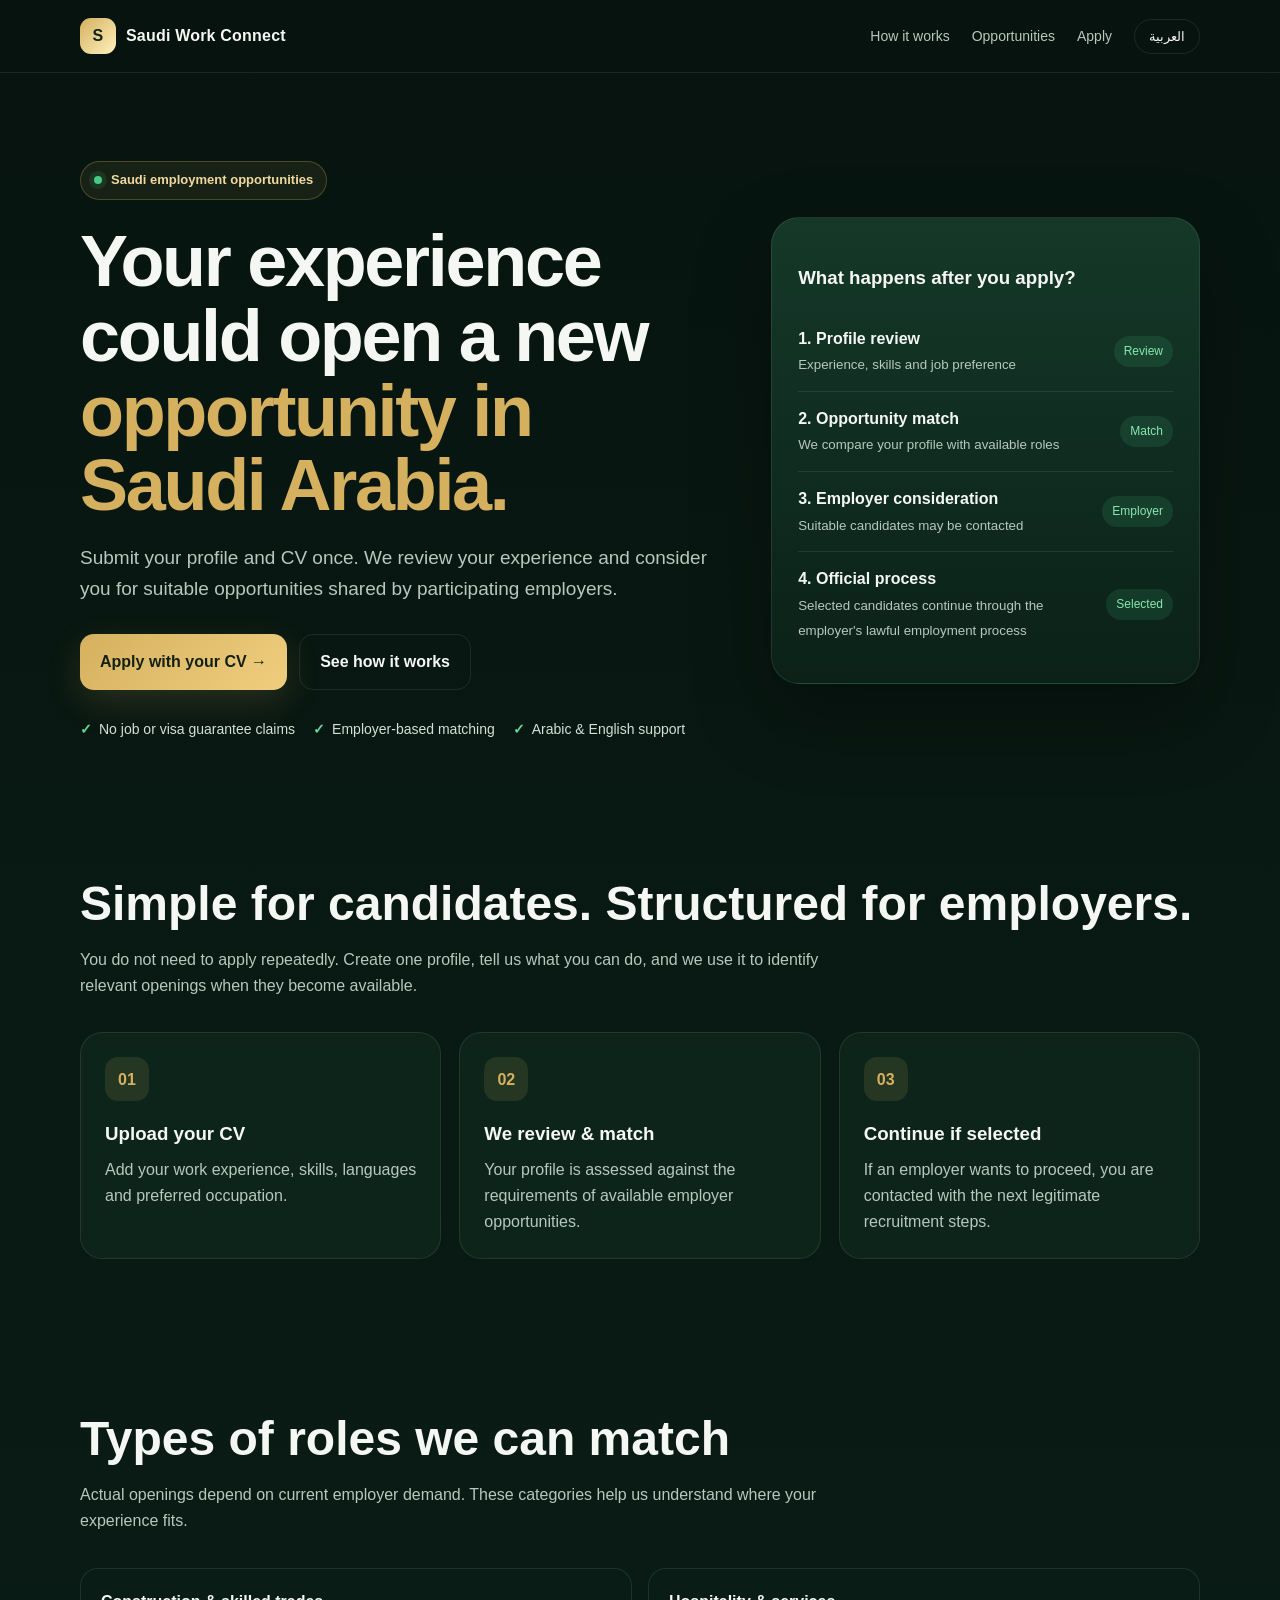
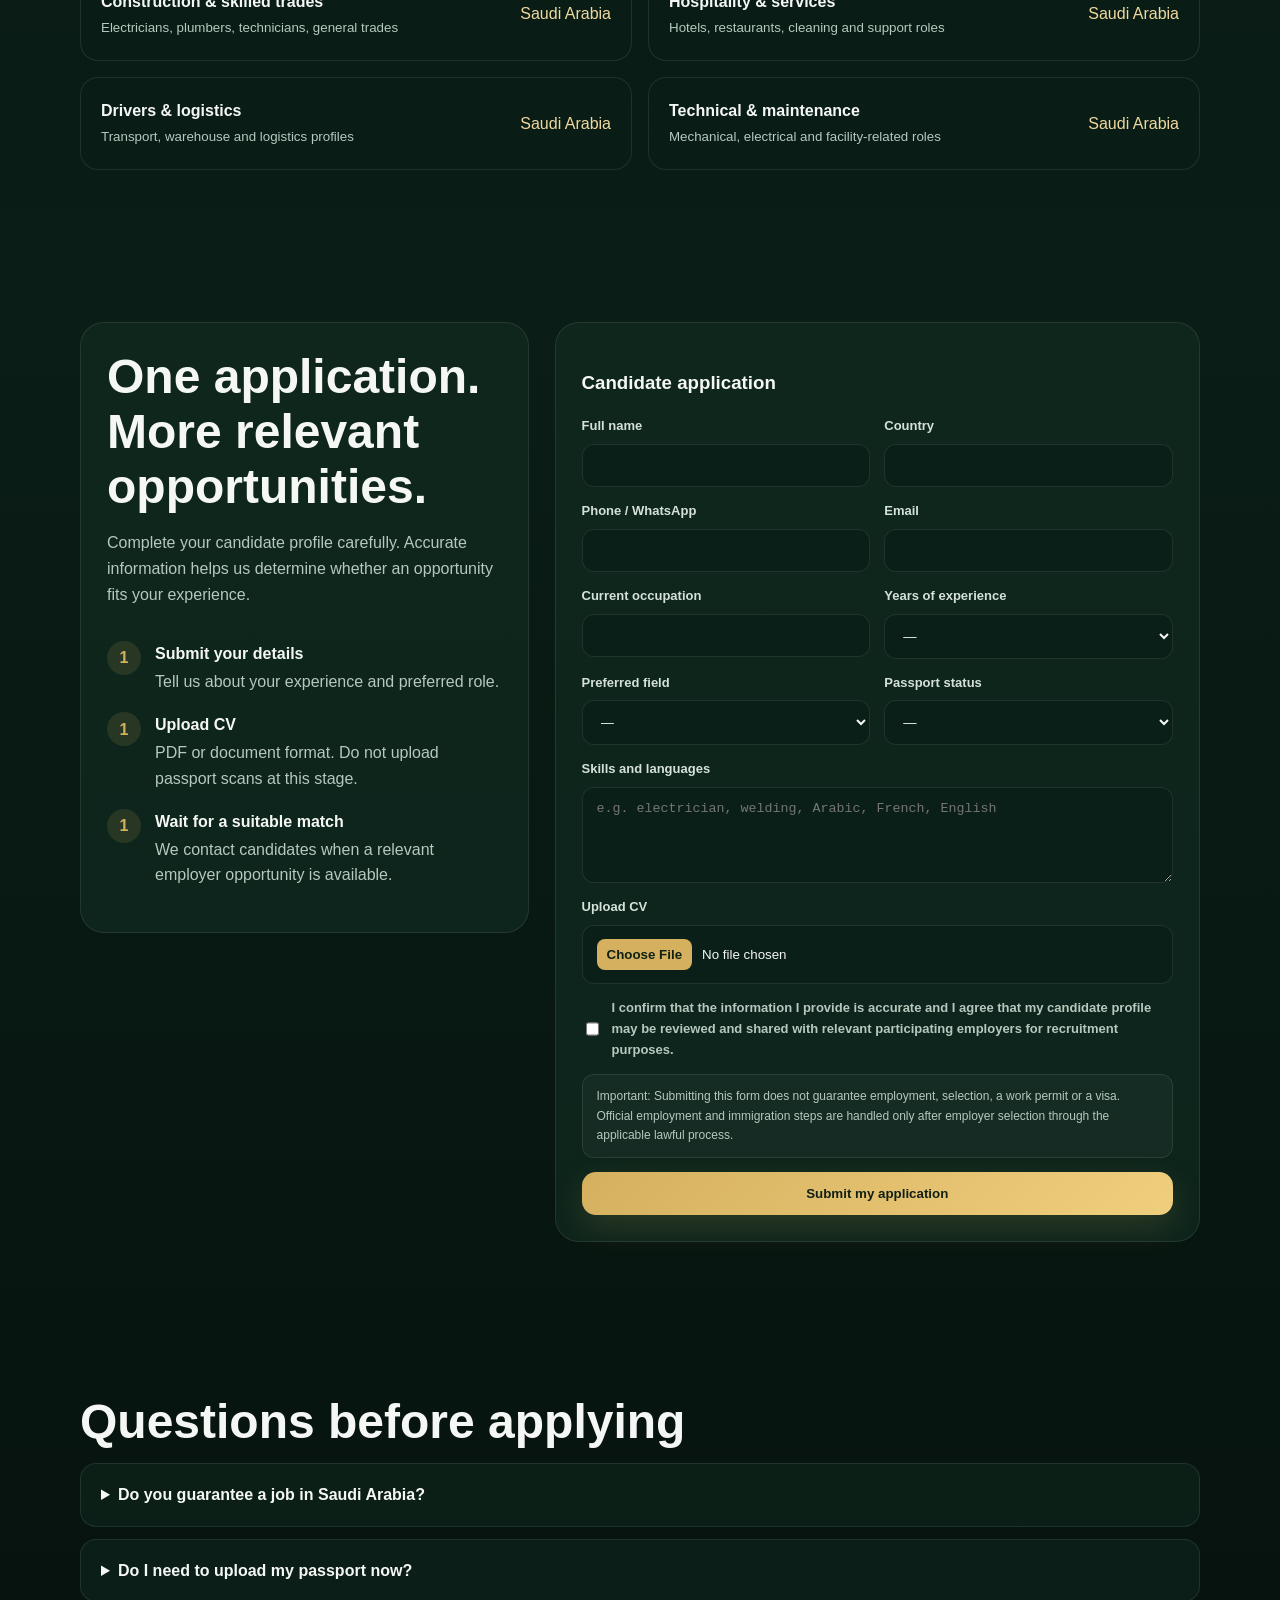
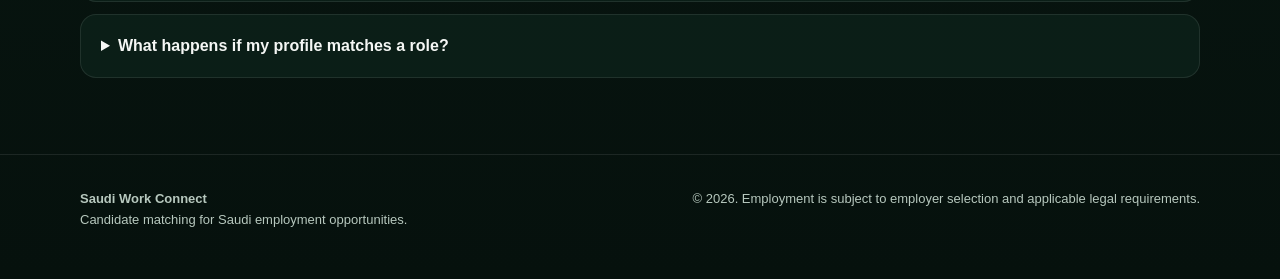
==== saudi-work/index.html @ ba759dce "Build bilingual Saudi work opportunities landing page" ====
<!DOCTYPE html>
<html lang="en" dir="ltr">
<head>
  <meta charset="UTF-8" />
  <meta name="viewport" content="width=device-width, initial-scale=1.0" />
  <meta name="description" content="Apply for verified work opportunities in Saudi Arabia. Upload your CV and be considered for suitable employer opportunities." />
  <title>Saudi Work Connect | فرص عمل في السعودية</title>
  <style>
    :root{--bg:#07140f;--bg2:#0b2118;--card:#10291f;--soft:#153427;--text:#f5f7f5;--muted:#b7c8be;--gold:#d5b15f;--green:#1f8f5f;--line:rgba(255,255,255,.09);--danger:#ffd9d9}
    *{box-sizing:border-box}html{scroll-behavior:smooth}body{margin:0;font-family:Inter,Arial,"Noto Sans Arabic",sans-serif;background:linear-gradient(180deg,var(--bg),#0a1d16 55%,#06110d);color:var(--text);line-height:1.6}a{text-decoration:none;color:inherit}.wrap{width:min(1120px,92%);margin:auto}.nav{position:sticky;top:0;z-index:20;background:rgba(7,20,15,.86);backdrop-filter:blur(14px);border-bottom:1px solid var(--line)}.navin{height:72px;display:flex;align-items:center;justify-content:space-between;gap:18px}.brand{font-weight:800;letter-spacing:.2px;display:flex;align-items:center;gap:10px}.mark{width:36px;height:36px;border-radius:11px;background:linear-gradient(135deg,var(--gold),#fff1bd);color:#102116;display:grid;place-items:center;font-weight:900}.navlinks{display:flex;gap:22px;align-items:center;font-size:14px;color:var(--muted)}.lang{border:1px solid var(--line);background:transparent;color:var(--text);border-radius:999px;padding:9px 14px;cursor:pointer}.cta{display:inline-flex;justify-content:center;align-items:center;gap:8px;background:linear-gradient(135deg,var(--gold),#efce7d);color:#132015;border:0;border-radius:14px;padding:14px 20px;font-weight:800;cursor:pointer;box-shadow:0 12px 34px rgba(213,177,95,.16)}.cta.secondary{background:transparent;color:var(--text);border:1px solid var(--line);box-shadow:none}.hero{padding:88px 0 60px}.hero-grid{display:grid;grid-template-columns:1.2fr .8fr;gap:48px;align-items:center}.eyebrow{display:inline-flex;gap:9px;align-items:center;border:1px solid rgba(213,177,95,.28);background:rgba(213,177,95,.08);color:#f0d99f;padding:8px 13px;border-radius:999px;font-size:13px;font-weight:700}.dot{width:8px;height:8px;border-radius:50%;background:#47c886;box-shadow:0 0 0 5px rgba(71,200,134,.12)}h1{font-size:clamp(42px,6vw,72px);line-height:1.04;margin:24px 0 20px;letter-spacing:-2.3px}h1 span{color:var(--gold)}.lead{font-size:19px;color:var(--muted);max-width:700px}.actions{display:flex;gap:12px;flex-wrap:wrap;margin-top:30px}.trustline{display:flex;flex-wrap:wrap;gap:18px;margin-top:28px;color:#d4e0d8;font-size:14px}.trustline span:before{content:"✓";color:#63d997;font-weight:900;margin-inline-end:7px}.hero-card{background:linear-gradient(180deg,rgba(22,58,43,.95),rgba(11,34,25,.98));border:1px solid var(--line);border-radius:28px;padding:26px;box-shadow:0 30px 80px rgba(0,0,0,.3)}.mini{display:flex;justify-content:space-between;align-items:center;padding:14px 0;border-bottom:1px solid var(--line)}.mini:last-child{border-bottom:0}.mini strong{display:block}.mini small{color:var(--muted)}.badge{font-size:12px;padding:6px 10px;border-radius:999px;background:rgba(71,200,134,.13);color:#89e7b1}.section{padding:76px 0}.section h2{font-size:clamp(30px,4vw,48px);line-height:1.15;margin:0 0 14px}.sub{color:var(--muted);max-width:740px;margin-bottom:34px}.grid3{display:grid;grid-template-columns:repeat(3,1fr);gap:18px}.card{border:1px solid var(--line);background:rgba(16,41,31,.72);border-radius:22px;padding:24px}.icon{width:44px;height:44px;border-radius:13px;background:rgba(213,177,95,.12);display:grid;place-items:center;color:var(--gold);font-weight:900;margin-bottom:18px}.card h3{margin:0 0 8px}.card p{margin:0;color:var(--muted)}.jobs{display:grid;grid-template-columns:repeat(2,1fr);gap:16px}.job{display:flex;justify-content:space-between;gap:14px;align-items:center;border:1px solid var(--line);background:rgba(10,31,23,.76);padding:20px;border-radius:18px}.job b{display:block}.job small{color:var(--muted)}.jobtag{color:#f0d99f;white-space:nowrap}.apply{display:grid;grid-template-columns:.82fr 1.18fr;gap:26px;align-items:start}.panel{border:1px solid var(--line);background:rgba(16,41,31,.78);border-radius:24px;padding:26px}.steps{counter-reset:s}.step{display:flex;gap:14px;margin:18px 0}.step:before{counter-increment:s;content:counter(s);flex:0 0 34px;height:34px;border-radius:50%;display:grid;place-items:center;background:rgba(213,177,95,.13);color:var(--gold);font-weight:900}.step p{margin:2px 0 0;color:var(--muted)}form{display:grid;grid-template-columns:1fr 1fr;gap:14px}.field{display:flex;flex-direction:column;gap:7px}.field.full{grid-column:1/-1}label{font-size:13px;color:#d5e1da;font-weight:700}input,select,textarea{width:100%;border:1px solid var(--line);background:#0a1f17;color:var(--text);border-radius:12px;padding:13px 14px;outline:none}textarea{min-height:96px;resize:vertical}input::file-selector-button{border:0;border-radius:8px;padding:8px 10px;margin-inline-end:10px;background:#d5b15f;color:#102116;font-weight:800}.check{grid-column:1/-1;display:flex;gap:10px;font-size:13px;color:var(--muted)}.check input{width:auto}.notice{grid-column:1/-1;background:rgba(255,255,255,.035);border:1px solid var(--line);border-radius:12px;padding:12px 14px;color:var(--muted);font-size:12px}.submit{grid-column:1/-1}.faq{display:grid;gap:12px}.faq details{border:1px solid var(--line);background:rgba(16,41,31,.55);border-radius:16px;padding:18px 20px}.faq summary{cursor:pointer;font-weight:800}.faq p{color:var(--muted);margin-bottom:0}.footer{border-top:1px solid var(--line);padding:34px 0 48px;color:var(--muted);font-size:13px}.foot{display:flex;justify-content:space-between;gap:25px;flex-wrap:wrap}.arabic{font-family:"Noto Sans Arabic",Tahoma,Arial,sans-serif;letter-spacing:0}body[dir="rtl"] h1{letter-spacing:0}.hidden{display:none!important}@media(max-width:820px){.navlinks a{display:none}.hero{padding-top:58px}.hero-grid,.apply{grid-template-columns:1fr}.grid3{grid-template-columns:1fr}.jobs{grid-template-columns:1fr}h1{letter-spacing:-1px}.hero-card{order:2}}@media(max-width:560px){form{grid-template-columns:1fr}.field.full,.check,.notice,.submit{grid-column:1}.navin{height:64px}.brand .brandtext{font-size:14px}.hero{padding-bottom:34px}.section{padding:56px 0}}
  </style>
</head>
<body>
<nav class="nav"><div class="wrap navin"><a class="brand" href="#top"><span class="mark">S</span><span class="brandtext" data-en="Saudi Work Connect" data-ar="فرص العمل في السعودية">Saudi Work Connect</span></a><div class="navlinks"><a href="#how" data-en="How it works" data-ar="كيف تعمل الخدمة">How it works</a><a href="#jobs" data-en="Opportunities" data-ar="الفرص">Opportunities</a><a href="#apply" data-en="Apply" data-ar="قدّم الآن">Apply</a><button class="lang" id="langBtn">العربية</button></div></div></nav>

<main id="top">
<section class="hero"><div class="wrap hero-grid"><div><div class="eyebrow"><span class="dot"></span><span data-en="Saudi employment opportunities" data-ar="فرص عمل في المملكة العربية السعودية">Saudi employment opportunities</span></div><h1 data-en="Your experience could open a new <span>opportunity in Saudi Arabia.</span>" data-ar="خبرتك قد تفتح لك <span>فرصة جديدة في السعودية.</span>">Your experience could open a new <span>opportunity in Saudi Arabia.</span></h1><p class="lead" data-en="Submit your profile and CV once. We review your experience and consider you for suitable opportunities shared by participating employers." data-ar="أرسل ملفك وسيرتك الذاتية مرة واحدة. نراجع خبرتك ونرشحك للفرص المناسبة المتاحة لدى جهات العمل المشاركة.">Submit your profile and CV once. We review your experience and consider you for suitable opportunities shared by participating employers.</p><div class="actions"><a class="cta" href="#apply" data-en="Apply with your CV →" data-ar="قدّم بسيرتك الذاتية ←">Apply with your CV →</a><a class="cta secondary" href="#how" data-en="See how it works" data-ar="تعرف على طريقة العمل">See how it works</a></div><div class="trustline"><span data-en="No job or visa guarantee claims" data-ar="لا توجد وعود مضللة بضمان الوظيفة أو التأشيرة">No job or visa guarantee claims</span><span data-en="Employer-based matching" data-ar="مطابقة حسب احتياجات جهات العمل">Employer-based matching</span><span data-en="Arabic & English support" data-ar="دعم بالعربية والإنجليزية">Arabic & English support</span></div></div><aside class="hero-card"><h3 data-en="What happens after you apply?" data-ar="ماذا يحدث بعد التقديم؟">What happens after you apply?</h3><div class="mini"><div><strong data-en="1. Profile review" data-ar="1. مراجعة الملف">1. Profile review</strong><small data-en="Experience, skills and job preference" data-ar="الخبرة والمهارات والوظيفة المطلوبة">Experience, skills and job preference</small></div><span class="badge" data-en="Review" data-ar="مراجعة">Review</span></div><div class="mini"><div><strong data-en="2. Opportunity match" data-ar="2. مطابقة الفرص">2. Opportunity match</strong><small data-en="We compare your profile with available roles" data-ar="نقارن ملفك بالوظائف المتاحة">We compare your profile with available roles</small></div><span class="badge" data-en="Match" data-ar="مطابقة">Match</span></div><div class="mini"><div><strong data-en="3. Employer consideration" data-ar="3. مراجعة جهة العمل">3. Employer consideration</strong><small data-en="Suitable candidates may be contacted" data-ar="قد يتم التواصل مع المرشحين المناسبين">Suitable candidates may be contacted</small></div><span class="badge" data-en="Employer" data-ar="جهة العمل">Employer</span></div><div class="mini"><div><strong data-en="4. Official process" data-ar="4. الإجراءات الرسمية">4. Official process</strong><small data-en="Selected candidates continue through the employer's lawful employment process" data-ar="المرشحون المقبولون يتابعون إجراءات التوظيف النظامية عبر جهة العمل">Selected candidates continue through the employer's lawful employment process</small></div><span class="badge" data-en="Selected" data-ar="اختيار">Selected</span></div></aside></div></section>

<section class="section" id="how"><div class="wrap"><h2 data-en="Simple for candidates. Structured for employers." data-ar="بسيط للمرشحين. ومنظم لجهات العمل.">Simple for candidates. Structured for employers.</h2><p class="sub" data-en="You do not need to apply repeatedly. Create one profile, tell us what you can do, and we use it to identify relevant openings when they become available." data-ar="لا تحتاج إلى التقديم مراراً. أنشئ ملفاً واحداً، أخبرنا بما تستطيع القيام به، ونستخدمه للبحث عن الفرص المناسبة عند توفرها.">You do not need to apply repeatedly. Create one profile, tell us what you can do, and we use it to identify relevant openings when they become available.</p><div class="grid3"><article class="card"><div class="icon">01</div><h3 data-en="Upload your CV" data-ar="ارفع سيرتك الذاتية">Upload your CV</h3><p data-en="Add your work experience, skills, languages and preferred occupation." data-ar="أضف خبرتك العملية ومهاراتك ولغاتك والمهنة التي تفضلها.">Add your work experience, skills, languages and preferred occupation.</p></article><article class="card"><div class="icon">02</div><h3 data-en="We review & match" data-ar="نراجع ونطابق">We review & match</h3><p data-en="Your profile is assessed against the requirements of available employer opportunities." data-ar="تتم مراجعة ملفك مقارنة بمتطلبات فرص العمل المتاحة.">Your profile is assessed against the requirements of available employer opportunities.</p></article><article class="card"><div class="icon">03</div><h3 data-en="Continue if selected" data-ar="تابع إذا تم اختيارك">Continue if selected</h3><p data-en="If an employer wants to proceed, you are contacted with the next legitimate recruitment steps." data-ar="إذا رغبت جهة العمل في المتابعة، سيتم التواصل معك بشأن خطوات التوظيف النظامية التالية.">If an employer wants to proceed, you are contacted with the next legitimate recruitment steps.</p></article></div></div></section>

<section class="section" id="jobs"><div class="wrap"><h2 data-en="Types of roles we can match" data-ar="أنواع الوظائف التي يمكن مطابقتها">Types of roles we can match</h2><p class="sub" data-en="Actual openings depend on current employer demand. These categories help us understand where your experience fits." data-ar="الوظائف الفعلية تعتمد على احتياجات جهات العمل الحالية. تساعدنا هذه الفئات على معرفة المجال المناسب لخبرتك.">Actual openings depend on current employer demand. These categories help us understand where your experience fits.</p><div class="jobs"><div class="job"><div><b data-en="Construction & skilled trades" data-ar="البناء والحرف المهنية">Construction & skilled trades</b><small data-en="Electricians, plumbers, technicians, general trades" data-ar="كهربائيون، سباكون، فنيون، وحرف مختلفة">Electricians, plumbers, technicians, general trades</small></div><span class="jobtag" data-en="Saudi Arabia" data-ar="السعودية">Saudi Arabia</span></div><div class="job"><div><b data-en="Hospitality & services" data-ar="الضيافة والخدمات">Hospitality & services</b><small data-en="Hotels, restaurants, cleaning and support roles" data-ar="فنادق، مطاعم، نظافة ووظائف دعم">Hotels, restaurants, cleaning and support roles</small></div><span class="jobtag" data-en="Saudi Arabia" data-ar="السعودية">Saudi Arabia</span></div><div class="job"><div><b data-en="Drivers & logistics" data-ar="السائقون والخدمات اللوجستية">Drivers & logistics</b><small data-en="Transport, warehouse and logistics profiles" data-ar="النقل والمستودعات والخدمات اللوجستية">Transport, warehouse and logistics profiles</small></div><span class="jobtag" data-en="Saudi Arabia" data-ar="السعودية">Saudi Arabia</span></div><div class="job"><div><b data-en="Technical & maintenance" data-ar="الفنيون والصيانة">Technical & maintenance</b><small data-en="Mechanical, electrical and facility-related roles" data-ar="الميكانيك والكهرباء وصيانة المنشآت">Mechanical, electrical and facility-related roles</small></div><span class="jobtag" data-en="Saudi Arabia" data-ar="السعودية">Saudi Arabia</span></div></div></div></section>

<section class="section" id="apply"><div class="wrap apply"><div class="panel"><h2 data-en="One application. More relevant opportunities." data-ar="طلب واحد. فرص أكثر ملاءمة.">One application. More relevant opportunities.</h2><p class="sub" data-en="Complete your candidate profile carefully. Accurate information helps us determine whether an opportunity fits your experience." data-ar="أكمل ملفك بدقة. المعلومات الصحيحة تساعدنا على تحديد الفرص التي تناسب خبرتك.">Complete your candidate profile carefully. Accurate information helps us determine whether an opportunity fits your experience.</p><div class="step"><div><strong data-en="Submit your details" data-ar="أرسل بياناتك">Submit your details</strong><p data-en="Tell us about your experience and preferred role." data-ar="أخبرنا عن خبرتك والوظيفة التي تفضلها.">Tell us about your experience and preferred role.</p></div></div><div class="step"><div><strong data-en="Upload CV" data-ar="ارفع سيرتك الذاتية">Upload CV</strong><p data-en="PDF or document format. Do not upload passport scans at this stage." data-ar="بصيغة PDF أو مستند. لا ترفع نسخة جواز السفر في هذه المرحلة.">PDF or document format. Do not upload passport scans at this stage.</p></div></div><div class="step"><div><strong data-en="Wait for a suitable match" data-ar="انتظر فرصة مناسبة">Wait for a suitable match</strong><p data-en="We contact candidates when a relevant employer opportunity is available." data-ar="نتواصل مع المرشحين عند توفر فرصة مناسبة لدى جهة عمل.">We contact candidates when a relevant employer opportunity is available.</p></div></div></div>
<div class="panel"><h3 data-en="Candidate application" data-ar="طلب الترشح">Candidate application</h3><form id="applicationForm"><div class="field"><label data-en="Full name" data-ar="الاسم الكامل">Full name</label><input required name="fullName" autocomplete="name" /></div><div class="field"><label data-en="Country" data-ar="البلد">Country</label><input required name="country" /></div><div class="field"><label data-en="Phone / WhatsApp" data-ar="الهاتف / واتساب">Phone / WhatsApp</label><input required name="phone" type="tel" autocomplete="tel" /></div><div class="field"><label data-en="Email" data-ar="البريد الإلكتروني">Email</label><input required name="email" type="email" autocomplete="email" /></div><div class="field"><label data-en="Current occupation" data-ar="المهنة الحالية">Current occupation</label><input required name="occupation" /></div><div class="field"><label data-en="Years of experience" data-ar="سنوات الخبرة">Years of experience</label><select required name="experience"><option value="">—</option><option>0-1</option><option>2-3</option><option>4-5</option><option>6-10</option><option>10+</option></select></div><div class="field"><label data-en="Preferred field" data-ar="المجال المفضل">Preferred field</label><select required name="field"><option value="">—</option><option>Construction / البناء</option><option>Hospitality / الضيافة</option><option>Driving & logistics / السواقة واللوجستيك</option><option>Technical & maintenance / الفنيون والصيانة</option><option>Other / أخرى</option></select></div><div class="field"><label data-en="Passport status" data-ar="حالة جواز السفر">Passport status</label><select required name="passportStatus"><option value="">—</option><option data-en="Valid passport" data-ar="جواز سفر ساري">Valid passport</option><option data-en="Applying / renewing" data-ar="قيد الطلب أو التجديد">Applying / renewing</option><option data-en="No passport yet" data-ar="لا يوجد جواز بعد">No passport yet</option></select></div><div class="field full"><label data-en="Skills and languages" data-ar="المهارات واللغات">Skills and languages</label><textarea name="skills" placeholder="e.g. electrician, welding, Arabic, French, English"></textarea></div><div class="field full"><label data-en="Upload CV" data-ar="ارفع السيرة الذاتية">Upload CV</label><input required type="file" name="cv" accept=".pdf,.doc,.docx" /></div><label class="check"><input required type="checkbox" /> <span data-en="I confirm that the information I provide is accurate and I agree that my candidate profile may be reviewed and shared with relevant participating employers for recruitment purposes." data-ar="أؤكد أن المعلومات التي أقدمها صحيحة، وأوافق على مراجعة ملفي ومشاركته مع جهات العمل المشاركة ذات الصلة لأغراض التوظيف.">I confirm that the information I provide is accurate and I agree that my candidate profile may be reviewed and shared with relevant participating employers for recruitment purposes.</span></label><div class="notice" data-en="Important: Submitting this form does not guarantee employment, selection, a work permit or a visa. Official employment and immigration steps are handled only after employer selection through the applicable lawful process." data-ar="مهم: إرسال هذا الطلب لا يضمن الحصول على وظيفة أو الاختيار أو تصريح عمل أو تأشيرة. تبدأ إجراءات التوظيف والهجرة الرسمية فقط بعد اختيار جهة العمل ووفق الإجراءات النظامية المعمول بها.">Important: Submitting this form does not guarantee employment, selection, a work permit or a visa. Official employment and immigration steps are handled only after employer selection through the applicable lawful process.</div><button class="cta submit" type="submit" data-en="Submit my application" data-ar="إرسال طلب الترشح">Submit my application</button></form><div id="formMsg" class="notice hidden" style="margin-top:14px"></div></div></div></section>

<section class="section"><div class="wrap"><h2 data-en="Questions before applying" data-ar="أسئلة قبل التقديم">Questions before applying</h2><div class="faq"><details><summary data-en="Do you guarantee a job in Saudi Arabia?" data-ar="هل تضمنون وظيفة في السعودية؟">Do you guarantee a job in Saudi Arabia?</summary><p data-en="No. We help organize candidate profiles and match suitable people with available employer opportunities. Final selection belongs to the employer." data-ar="لا. نحن نساعد في تنظيم ملفات المرشحين ومطابقة الأشخاص المناسبين مع فرص العمل المتاحة. قرار الاختيار النهائي يعود لجهة العمل.">No. We help organize candidate profiles and match suitable people with available employer opportunities. Final selection belongs to the employer.</p></details><details><summary data-en="Do I need to upload my passport now?" data-ar="هل يجب أن أرفع جواز سفري الآن؟">Do I need to upload my passport now?</summary><p data-en="No. For the first application we only ask about passport status. Sensitive identity documents should only be requested later when legitimately required for an official process." data-ar="لا. في الطلب الأول نسأل فقط عن حالة جواز السفر. لا ينبغي طلب وثائق الهوية الحساسة إلا لاحقاً عندما تكون مطلوبة بشكل نظامي ضمن إجراء رسمي.">No. For the first application we only ask about passport status. Sensitive identity documents should only be requested later when legitimately required for an official process.</p></details><details><summary data-en="What happens if my profile matches a role?" data-ar="ماذا يحدث إذا كان ملفي مناسباً لوظيفة؟">What happens if my profile matches a role?</summary><p data-en="You may be contacted to confirm availability and information, and your profile may proceed to employer review or interview." data-ar="قد نتواصل معك لتأكيد توفرّك ومعلوماتك، ثم يمكن أن ينتقل ملفك إلى مراجعة جهة العمل أو المقابلة.">You may be contacted to confirm availability and information, and your profile may proceed to employer review or interview.</p></details></div></div></section>
</main>

<footer class="footer"><div class="wrap foot"><div><strong data-en="Saudi Work Connect" data-ar="فرص العمل في السعودية">Saudi Work Connect</strong><br><span data-en="Candidate matching for Saudi employment opportunities." data-ar="مطابقة المرشحين مع فرص العمل في السعودية.">Candidate matching for Saudi employment opportunities.</span></div><div data-en="© 2026. Employment is subject to employer selection and applicable legal requirements." data-ar="© 2026. التوظيف خاضع لاختيار جهة العمل والمتطلبات النظامية المعمول بها.">© 2026. Employment is subject to employer selection and applicable legal requirements.</div></div></footer>

<script>
const btn=document.getElementById('langBtn');let lang='en';
function switchLang(){lang=lang==='en'?'ar':'en';const ar=lang==='ar';document.documentElement.lang=lang;document.documentElement.dir=ar?'rtl':'ltr';document.body.dir=ar?'rtl':'ltr';document.body.classList.toggle('arabic',ar);document.querySelectorAll('[data-en][data-ar]').forEach(el=>{const val=el.getAttribute('data-'+lang);if(el.tagName==='INPUT'&&el.type!=='file')el.placeholder=val;else el.innerHTML=val});btn.textContent=ar?'English':'العربية'}
btn.addEventListener('click',switchLang);
document.getElementById('applicationForm').addEventListener('submit',e=>{e.preventDefault();const msg=document.getElementById('formMsg');msg.classList.remove('hidden');msg.textContent=lang==='ar'?'النموذج جاهز. الخطوة التالية هي ربطه بقاعدة بيانات آمنة لتخزين الطلبات والسير الذاتية.':'The form is ready. The next step is connecting it to a secure database for applications and CV storage.';msg.scrollIntoView({behavior:'smooth',block:'nearest'})});
</script>
</body>
</html>
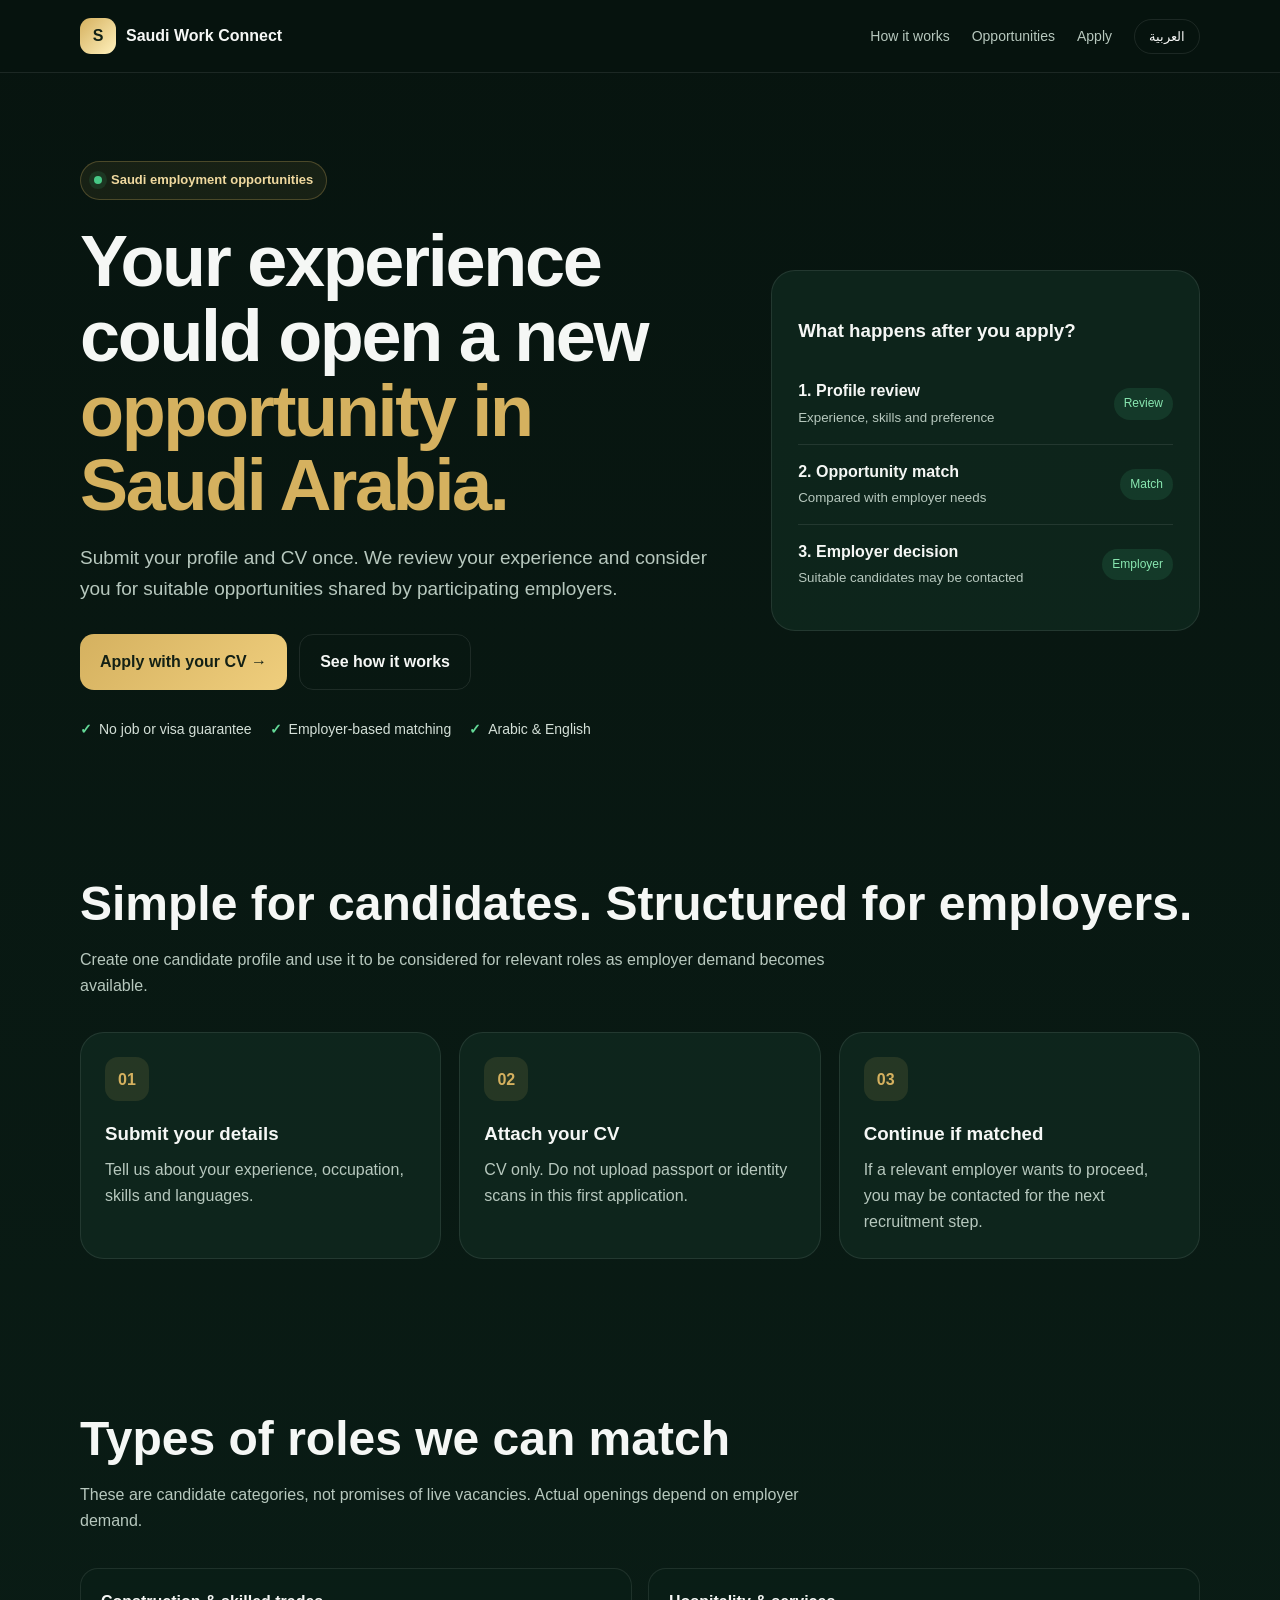
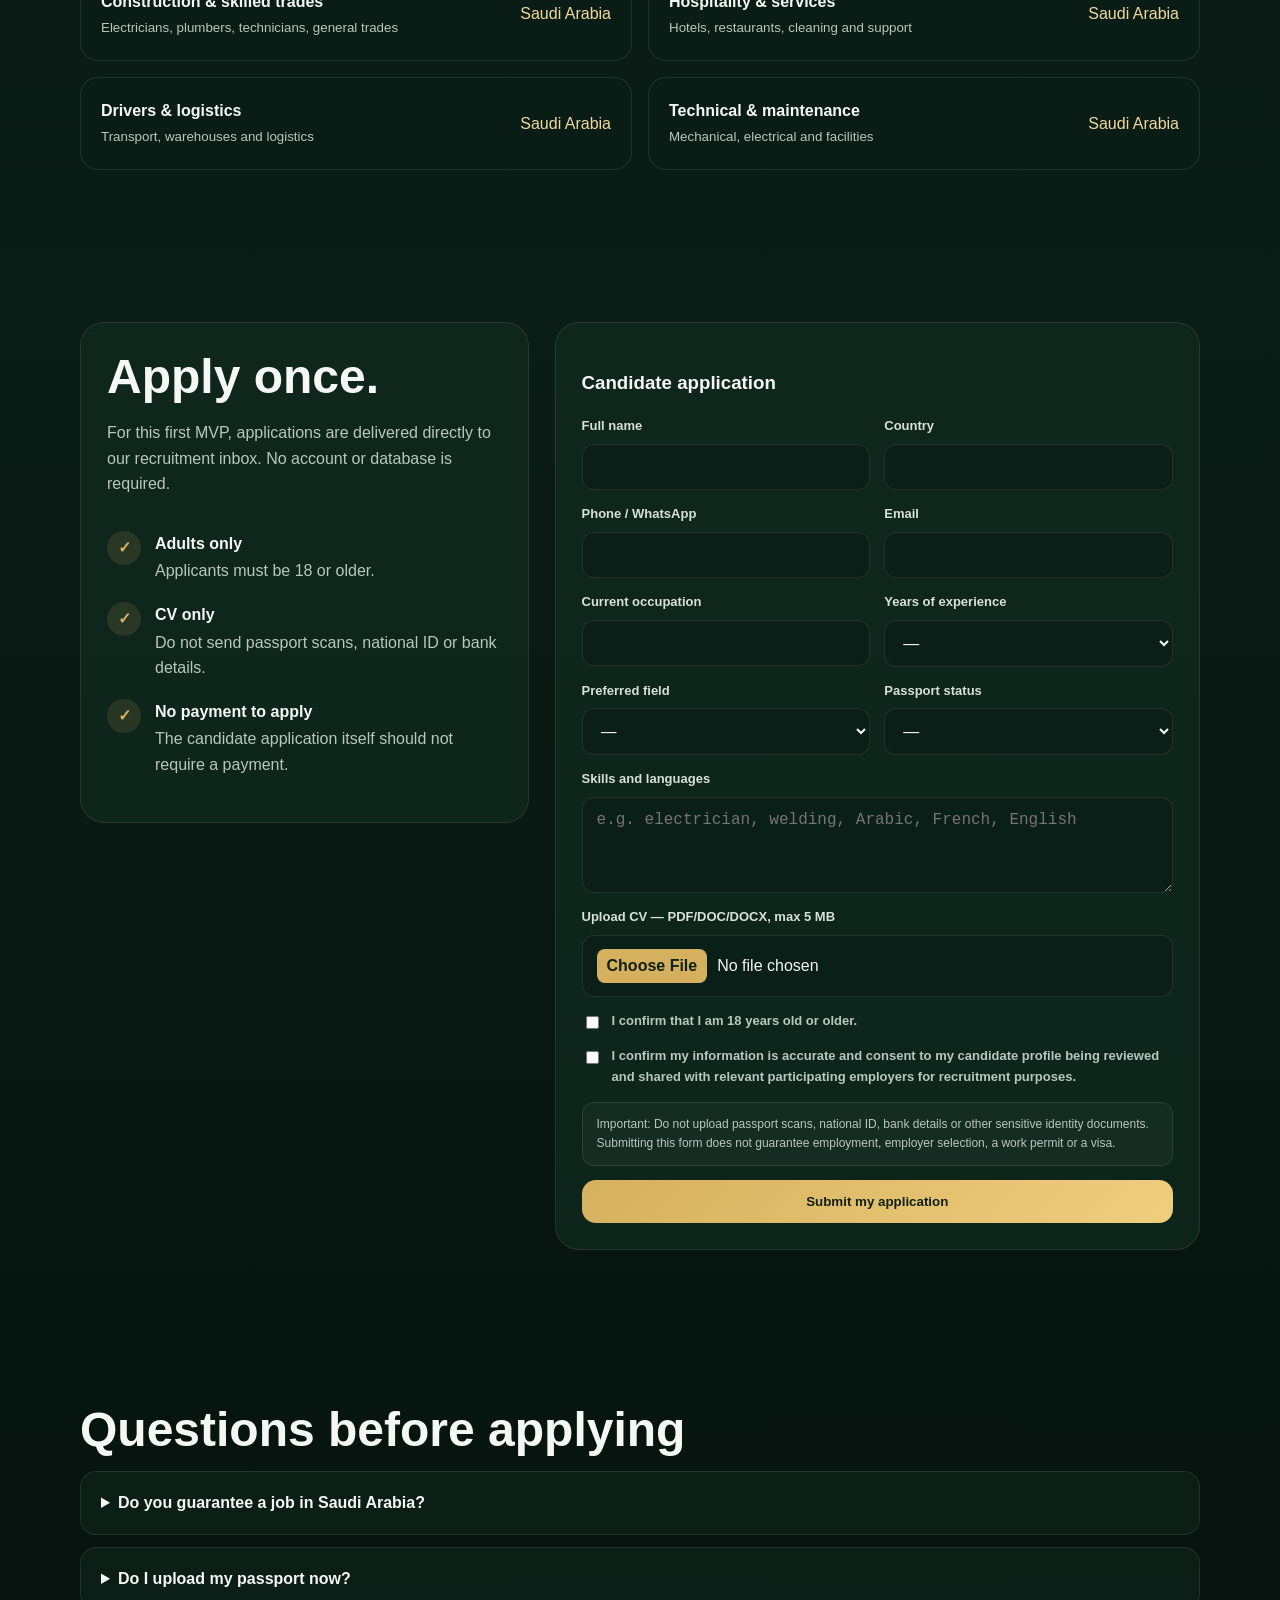
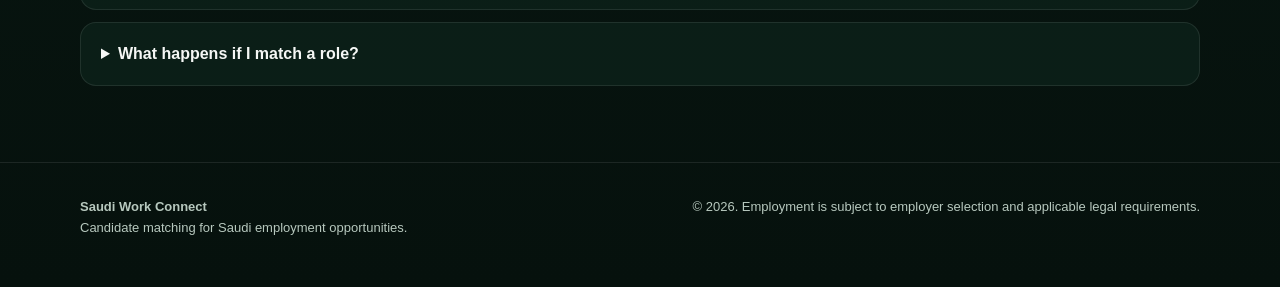
==== commit 4249fad2: "Connect Saudi candidate form to lightweight email intake" ====
--- a/saudi-work/index.html
+++ b/saudi-work/index.html
@@ -3,36 +3,50 @@
 <head>
   <meta charset="UTF-8" />
   <meta name="viewport" content="width=device-width, initial-scale=1.0" />
-  <meta name="description" content="Apply for verified work opportunities in Saudi Arabia. Upload your CV and be considered for suitable employer opportunities." />
+  <meta name="description" content="Apply for Saudi Arabia work opportunities. Submit your candidate profile and CV for employer matching." />
   <title>Saudi Work Connect | فرص عمل في السعودية</title>
   <style>
-    :root{--bg:#07140f;--bg2:#0b2118;--card:#10291f;--soft:#153427;--text:#f5f7f5;--muted:#b7c8be;--gold:#d5b15f;--green:#1f8f5f;--line:rgba(255,255,255,.09);--danger:#ffd9d9}
-    *{box-sizing:border-box}html{scroll-behavior:smooth}body{margin:0;font-family:Inter,Arial,"Noto Sans Arabic",sans-serif;background:linear-gradient(180deg,var(--bg),#0a1d16 55%,#06110d);color:var(--text);line-height:1.6}a{text-decoration:none;color:inherit}.wrap{width:min(1120px,92%);margin:auto}.nav{position:sticky;top:0;z-index:20;background:rgba(7,20,15,.86);backdrop-filter:blur(14px);border-bottom:1px solid var(--line)}.navin{height:72px;display:flex;align-items:center;justify-content:space-between;gap:18px}.brand{font-weight:800;letter-spacing:.2px;display:flex;align-items:center;gap:10px}.mark{width:36px;height:36px;border-radius:11px;background:linear-gradient(135deg,var(--gold),#fff1bd);color:#102116;display:grid;place-items:center;font-weight:900}.navlinks{display:flex;gap:22px;align-items:center;font-size:14px;color:var(--muted)}.lang{border:1px solid var(--line);background:transparent;color:var(--text);border-radius:999px;padding:9px 14px;cursor:pointer}.cta{display:inline-flex;justify-content:center;align-items:center;gap:8px;background:linear-gradient(135deg,var(--gold),#efce7d);color:#132015;border:0;border-radius:14px;padding:14px 20px;font-weight:800;cursor:pointer;box-shadow:0 12px 34px rgba(213,177,95,.16)}.cta.secondary{background:transparent;color:var(--text);border:1px solid var(--line);box-shadow:none}.hero{padding:88px 0 60px}.hero-grid{display:grid;grid-template-columns:1.2fr .8fr;gap:48px;align-items:center}.eyebrow{display:inline-flex;gap:9px;align-items:center;border:1px solid rgba(213,177,95,.28);background:rgba(213,177,95,.08);color:#f0d99f;padding:8px 13px;border-radius:999px;font-size:13px;font-weight:700}.dot{width:8px;height:8px;border-radius:50%;background:#47c886;box-shadow:0 0 0 5px rgba(71,200,134,.12)}h1{font-size:clamp(42px,6vw,72px);line-height:1.04;margin:24px 0 20px;letter-spacing:-2.3px}h1 span{color:var(--gold)}.lead{font-size:19px;color:var(--muted);max-width:700px}.actions{display:flex;gap:12px;flex-wrap:wrap;margin-top:30px}.trustline{display:flex;flex-wrap:wrap;gap:18px;margin-top:28px;color:#d4e0d8;font-size:14px}.trustline span:before{content:"✓";color:#63d997;font-weight:900;margin-inline-end:7px}.hero-card{background:linear-gradient(180deg,rgba(22,58,43,.95),rgba(11,34,25,.98));border:1px solid var(--line);border-radius:28px;padding:26px;box-shadow:0 30px 80px rgba(0,0,0,.3)}.mini{display:flex;justify-content:space-between;align-items:center;padding:14px 0;border-bottom:1px solid var(--line)}.mini:last-child{border-bottom:0}.mini strong{display:block}.mini small{color:var(--muted)}.badge{font-size:12px;padding:6px 10px;border-radius:999px;background:rgba(71,200,134,.13);color:#89e7b1}.section{padding:76px 0}.section h2{font-size:clamp(30px,4vw,48px);line-height:1.15;margin:0 0 14px}.sub{color:var(--muted);max-width:740px;margin-bottom:34px}.grid3{display:grid;grid-template-columns:repeat(3,1fr);gap:18px}.card{border:1px solid var(--line);background:rgba(16,41,31,.72);border-radius:22px;padding:24px}.icon{width:44px;height:44px;border-radius:13px;background:rgba(213,177,95,.12);display:grid;place-items:center;color:var(--gold);font-weight:900;margin-bottom:18px}.card h3{margin:0 0 8px}.card p{margin:0;color:var(--muted)}.jobs{display:grid;grid-template-columns:repeat(2,1fr);gap:16px}.job{display:flex;justify-content:space-between;gap:14px;align-items:center;border:1px solid var(--line);background:rgba(10,31,23,.76);padding:20px;border-radius:18px}.job b{display:block}.job small{color:var(--muted)}.jobtag{color:#f0d99f;white-space:nowrap}.apply{display:grid;grid-template-columns:.82fr 1.18fr;gap:26px;align-items:start}.panel{border:1px solid var(--line);background:rgba(16,41,31,.78);border-radius:24px;padding:26px}.steps{counter-reset:s}.step{display:flex;gap:14px;margin:18px 0}.step:before{counter-increment:s;content:counter(s);flex:0 0 34px;height:34px;border-radius:50%;display:grid;place-items:center;background:rgba(213,177,95,.13);color:var(--gold);font-weight:900}.step p{margin:2px 0 0;color:var(--muted)}form{display:grid;grid-template-columns:1fr 1fr;gap:14px}.field{display:flex;flex-direction:column;gap:7px}.field.full{grid-column:1/-1}label{font-size:13px;color:#d5e1da;font-weight:700}input,select,textarea{width:100%;border:1px solid var(--line);background:#0a1f17;color:var(--text);border-radius:12px;padding:13px 14px;outline:none}textarea{min-height:96px;resize:vertical}input::file-selector-button{border:0;border-radius:8px;padding:8px 10px;margin-inline-end:10px;background:#d5b15f;color:#102116;font-weight:800}.check{grid-column:1/-1;display:flex;gap:10px;font-size:13px;color:var(--muted)}.check input{width:auto}.notice{grid-column:1/-1;background:rgba(255,255,255,.035);border:1px solid var(--line);border-radius:12px;padding:12px 14px;color:var(--muted);font-size:12px}.submit{grid-column:1/-1}.faq{display:grid;gap:12px}.faq details{border:1px solid var(--line);background:rgba(16,41,31,.55);border-radius:16px;padding:18px 20px}.faq summary{cursor:pointer;font-weight:800}.faq p{color:var(--muted);margin-bottom:0}.footer{border-top:1px solid var(--line);padding:34px 0 48px;color:var(--muted);font-size:13px}.foot{display:flex;justify-content:space-between;gap:25px;flex-wrap:wrap}.arabic{font-family:"Noto Sans Arabic",Tahoma,Arial,sans-serif;letter-spacing:0}body[dir="rtl"] h1{letter-spacing:0}.hidden{display:none!important}@media(max-width:820px){.navlinks a{display:none}.hero{padding-top:58px}.hero-grid,.apply{grid-template-columns:1fr}.grid3{grid-template-columns:1fr}.jobs{grid-template-columns:1fr}h1{letter-spacing:-1px}.hero-card{order:2}}@media(max-width:560px){form{grid-template-columns:1fr}.field.full,.check,.notice,.submit{grid-column:1}.navin{height:64px}.brand .brandtext{font-size:14px}.hero{padding-bottom:34px}.section{padding:56px 0}}
+    :root{--bg:#07140f;--card:#10291f;--text:#f5f7f5;--muted:#b7c8be;--gold:#d5b15f;--line:rgba(255,255,255,.09)}
+    *{box-sizing:border-box}html{scroll-behavior:smooth}body{margin:0;font-family:Inter,Arial,"Noto Sans Arabic",sans-serif;background:linear-gradient(180deg,var(--bg),#0a1d16 55%,#06110d);color:var(--text);line-height:1.6}a{text-decoration:none;color:inherit}.wrap{width:min(1120px,92%);margin:auto}.nav{position:sticky;top:0;z-index:20;background:rgba(7,20,15,.88);backdrop-filter:blur(14px);border-bottom:1px solid var(--line)}.navin{height:72px;display:flex;align-items:center;justify-content:space-between;gap:18px}.brand{font-weight:800;display:flex;align-items:center;gap:10px}.mark{width:36px;height:36px;border-radius:11px;background:linear-gradient(135deg,var(--gold),#fff1bd);color:#102116;display:grid;place-items:center;font-weight:900}.navlinks{display:flex;gap:22px;align-items:center;font-size:14px;color:var(--muted)}.lang{border:1px solid var(--line);background:transparent;color:var(--text);border-radius:999px;padding:9px 14px;cursor:pointer}.cta{display:inline-flex;justify-content:center;align-items:center;background:linear-gradient(135deg,var(--gold),#efce7d);color:#132015;border:0;border-radius:14px;padding:14px 20px;font-weight:800;cursor:pointer}.cta.secondary{background:transparent;color:var(--text);border:1px solid var(--line)}.hero{padding:88px 0 60px}.hero-grid{display:grid;grid-template-columns:1.2fr .8fr;gap:48px;align-items:center}.eyebrow{display:inline-flex;gap:9px;align-items:center;border:1px solid rgba(213,177,95,.28);background:rgba(213,177,95,.08);color:#f0d99f;padding:8px 13px;border-radius:999px;font-size:13px;font-weight:700}.dot{width:8px;height:8px;border-radius:50%;background:#47c886;box-shadow:0 0 0 5px rgba(71,200,134,.12)}h1{font-size:clamp(42px,6vw,72px);line-height:1.04;margin:24px 0 20px;letter-spacing:-2.3px}h1 span{color:var(--gold)}.lead{font-size:19px;color:var(--muted);max-width:700px}.actions{display:flex;gap:12px;flex-wrap:wrap;margin-top:30px}.trustline{display:flex;flex-wrap:wrap;gap:18px;margin-top:28px;color:#d4e0d8;font-size:14px}.trustline span:before{content:"✓";color:#63d997;font-weight:900;margin-inline-end:7px}.hero-card,.panel,.card{background:rgba(16,41,31,.78);border:1px solid var(--line);border-radius:24px}.hero-card{padding:26px}.mini{display:flex;justify-content:space-between;gap:14px;align-items:center;padding:14px 0;border-bottom:1px solid var(--line)}.mini:last-child{border-bottom:0}.mini small{color:var(--muted)}.badge{font-size:12px;padding:6px 10px;border-radius:999px;background:rgba(71,200,134,.13);color:#89e7b1}.section{padding:76px 0}.section h2{font-size:clamp(30px,4vw,48px);line-height:1.15;margin:0 0 14px}.sub{color:var(--muted);max-width:760px;margin-bottom:34px}.grid3{display:grid;grid-template-columns:repeat(3,1fr);gap:18px}.card{padding:24px}.icon{width:44px;height:44px;border-radius:13px;background:rgba(213,177,95,.12);display:grid;place-items:center;color:var(--gold);font-weight:900;margin-bottom:18px}.card h3{margin:0 0 8px}.card p{margin:0;color:var(--muted)}.jobs{display:grid;grid-template-columns:repeat(2,1fr);gap:16px}.job{display:flex;justify-content:space-between;gap:14px;align-items:center;border:1px solid var(--line);background:rgba(10,31,23,.76);padding:20px;border-radius:18px}.job small{color:var(--muted)}.jobtag{color:#f0d99f;white-space:nowrap}.apply{display:grid;grid-template-columns:.82fr 1.18fr;gap:26px;align-items:start}.panel{padding:26px}.step{display:flex;gap:14px;margin:18px 0}.step:before{content:"✓";flex:0 0 34px;height:34px;border-radius:50%;display:grid;place-items:center;background:rgba(213,177,95,.13);color:var(--gold);font-weight:900}.step p{margin:2px 0 0;color:var(--muted)}form{display:grid;grid-template-columns:1fr 1fr;gap:14px}.field{display:flex;flex-direction:column;gap:7px}.field.full{grid-column:1/-1}label{font-size:13px;color:#d5e1da;font-weight:700}input,select,textarea{width:100%;border:1px solid var(--line);background:#0a1f17;color:var(--text);border-radius:12px;padding:13px 14px;outline:none;font-size:16px}textarea{min-height:96px;resize:vertical}input::file-selector-button{border:0;border-radius:8px;padding:8px 10px;margin-inline-end:10px;background:#d5b15f;color:#102116;font-weight:800}.check{grid-column:1/-1;display:flex;gap:10px;font-size:13px;color:var(--muted);align-items:flex-start}.check input{width:auto;margin-top:5px}.notice{grid-column:1/-1;background:rgba(255,255,255,.035);border:1px solid var(--line);border-radius:12px;padding:12px 14px;color:var(--muted);font-size:12px}.submit{grid-column:1/-1}.faq{display:grid;gap:12px}.faq details{border:1px solid var(--line);background:rgba(16,41,31,.55);border-radius:16px;padding:18px 20px}.faq summary{cursor:pointer;font-weight:800}.faq p{color:var(--muted);margin-bottom:0}.footer{border-top:1px solid var(--line);padding:34px 0 48px;color:var(--muted);font-size:13px}.foot{display:flex;justify-content:space-between;gap:25px;flex-wrap:wrap}.arabic{font-family:"Noto Sans Arabic",Tahoma,Arial,sans-serif}body[dir="rtl"] h1{letter-spacing:0}.hidden{display:none!important}@media(max-width:820px){.navlinks a{display:none}.hero-grid,.apply{grid-template-columns:1fr}.grid3{grid-template-columns:1fr}.jobs{grid-template-columns:1fr}}@media(max-width:560px){form{grid-template-columns:1fr}.field.full,.check,.notice,.submit{grid-column:1}.navin{height:64px}.hero{padding:58px 0 34px}.section{padding:56px 0}}
   </style>
 </head>
 <body>
-<nav class="nav"><div class="wrap navin"><a class="brand" href="#top"><span class="mark">S</span><span class="brandtext" data-en="Saudi Work Connect" data-ar="فرص العمل في السعودية">Saudi Work Connect</span></a><div class="navlinks"><a href="#how" data-en="How it works" data-ar="كيف تعمل الخدمة">How it works</a><a href="#jobs" data-en="Opportunities" data-ar="الفرص">Opportunities</a><a href="#apply" data-en="Apply" data-ar="قدّم الآن">Apply</a><button class="lang" id="langBtn">العربية</button></div></div></nav>
-
+<nav class="nav"><div class="wrap navin"><a class="brand" href="#top"><span class="mark">S</span><span data-en="Saudi Work Connect" data-ar="فرص العمل في السعودية">Saudi Work Connect</span></a><div class="navlinks"><a href="#how" data-en="How it works" data-ar="كيف تعمل الخدمة">How it works</a><a href="#jobs" data-en="Opportunities" data-ar="الفرص">Opportunities</a><a href="#apply" data-en="Apply" data-ar="قدّم الآن">Apply</a><button class="lang" id="langBtn" type="button">العربية</button></div></div></nav>
 <main id="top">
-<section class="hero"><div class="wrap hero-grid"><div><div class="eyebrow"><span class="dot"></span><span data-en="Saudi employment opportunities" data-ar="فرص عمل في المملكة العربية السعودية">Saudi employment opportunities</span></div><h1 data-en="Your experience could open a new <span>opportunity in Saudi Arabia.</span>" data-ar="خبرتك قد تفتح لك <span>فرصة جديدة في السعودية.</span>">Your experience could open a new <span>opportunity in Saudi Arabia.</span></h1><p class="lead" data-en="Submit your profile and CV once. We review your experience and consider you for suitable opportunities shared by participating employers." data-ar="أرسل ملفك وسيرتك الذاتية مرة واحدة. نراجع خبرتك ونرشحك للفرص المناسبة المتاحة لدى جهات العمل المشاركة.">Submit your profile and CV once. We review your experience and consider you for suitable opportunities shared by participating employers.</p><div class="actions"><a class="cta" href="#apply" data-en="Apply with your CV →" data-ar="قدّم بسيرتك الذاتية ←">Apply with your CV →</a><a class="cta secondary" href="#how" data-en="See how it works" data-ar="تعرف على طريقة العمل">See how it works</a></div><div class="trustline"><span data-en="No job or visa guarantee claims" data-ar="لا توجد وعود مضللة بضمان الوظيفة أو التأشيرة">No job or visa guarantee claims</span><span data-en="Employer-based matching" data-ar="مطابقة حسب احتياجات جهات العمل">Employer-based matching</span><span data-en="Arabic & English support" data-ar="دعم بالعربية والإنجليزية">Arabic & English support</span></div></div><aside class="hero-card"><h3 data-en="What happens after you apply?" data-ar="ماذا يحدث بعد التقديم؟">What happens after you apply?</h3><div class="mini"><div><strong data-en="1. Profile review" data-ar="1. مراجعة الملف">1. Profile review</strong><small data-en="Experience, skills and job preference" data-ar="الخبرة والمهارات والوظيفة المطلوبة">Experience, skills and job preference</small></div><span class="badge" data-en="Review" data-ar="مراجعة">Review</span></div><div class="mini"><div><strong data-en="2. Opportunity match" data-ar="2. مطابقة الفرص">2. Opportunity match</strong><small data-en="We compare your profile with available roles" data-ar="نقارن ملفك بالوظائف المتاحة">We compare your profile with available roles</small></div><span class="badge" data-en="Match" data-ar="مطابقة">Match</span></div><div class="mini"><div><strong data-en="3. Employer consideration" data-ar="3. مراجعة جهة العمل">3. Employer consideration</strong><small data-en="Suitable candidates may be contacted" data-ar="قد يتم التواصل مع المرشحين المناسبين">Suitable candidates may be contacted</small></div><span class="badge" data-en="Employer" data-ar="جهة العمل">Employer</span></div><div class="mini"><div><strong data-en="4. Official process" data-ar="4. الإجراءات الرسمية">4. Official process</strong><small data-en="Selected candidates continue through the employer's lawful employment process" data-ar="المرشحون المقبولون يتابعون إجراءات التوظيف النظامية عبر جهة العمل">Selected candidates continue through the employer's lawful employment process</small></div><span class="badge" data-en="Selected" data-ar="اختيار">Selected</span></div></aside></div></section>
-
-<section class="section" id="how"><div class="wrap"><h2 data-en="Simple for candidates. Structured for employers." data-ar="بسيط للمرشحين. ومنظم لجهات العمل.">Simple for candidates. Structured for employers.</h2><p class="sub" data-en="You do not need to apply repeatedly. Create one profile, tell us what you can do, and we use it to identify relevant openings when they become available." data-ar="لا تحتاج إلى التقديم مراراً. أنشئ ملفاً واحداً، أخبرنا بما تستطيع القيام به، ونستخدمه للبحث عن الفرص المناسبة عند توفرها.">You do not need to apply repeatedly. Create one profile, tell us what you can do, and we use it to identify relevant openings when they become available.</p><div class="grid3"><article class="card"><div class="icon">01</div><h3 data-en="Upload your CV" data-ar="ارفع سيرتك الذاتية">Upload your CV</h3><p data-en="Add your work experience, skills, languages and preferred occupation." data-ar="أضف خبرتك العملية ومهاراتك ولغاتك والمهنة التي تفضلها.">Add your work experience, skills, languages and preferred occupation.</p></article><article class="card"><div class="icon">02</div><h3 data-en="We review & match" data-ar="نراجع ونطابق">We review & match</h3><p data-en="Your profile is assessed against the requirements of available employer opportunities." data-ar="تتم مراجعة ملفك مقارنة بمتطلبات فرص العمل المتاحة.">Your profile is assessed against the requirements of available employer opportunities.</p></article><article class="card"><div class="icon">03</div><h3 data-en="Continue if selected" data-ar="تابع إذا تم اختيارك">Continue if selected</h3><p data-en="If an employer wants to proceed, you are contacted with the next legitimate recruitment steps." data-ar="إذا رغبت جهة العمل في المتابعة، سيتم التواصل معك بشأن خطوات التوظيف النظامية التالية.">If an employer wants to proceed, you are contacted with the next legitimate recruitment steps.</p></article></div></div></section>
-
-<section class="section" id="jobs"><div class="wrap"><h2 data-en="Types of roles we can match" data-ar="أنواع الوظائف التي يمكن مطابقتها">Types of roles we can match</h2><p class="sub" data-en="Actual openings depend on current employer demand. These categories help us understand where your experience fits." data-ar="الوظائف الفعلية تعتمد على احتياجات جهات العمل الحالية. تساعدنا هذه الفئات على معرفة المجال المناسب لخبرتك.">Actual openings depend on current employer demand. These categories help us understand where your experience fits.</p><div class="jobs"><div class="job"><div><b data-en="Construction & skilled trades" data-ar="البناء والحرف المهنية">Construction & skilled trades</b><small data-en="Electricians, plumbers, technicians, general trades" data-ar="كهربائيون، سباكون، فنيون، وحرف مختلفة">Electricians, plumbers, technicians, general trades</small></div><span class="jobtag" data-en="Saudi Arabia" data-ar="السعودية">Saudi Arabia</span></div><div class="job"><div><b data-en="Hospitality & services" data-ar="الضيافة والخدمات">Hospitality & services</b><small data-en="Hotels, restaurants, cleaning and support roles" data-ar="فنادق، مطاعم، نظافة ووظائف دعم">Hotels, restaurants, cleaning and support roles</small></div><span class="jobtag" data-en="Saudi Arabia" data-ar="السعودية">Saudi Arabia</span></div><div class="job"><div><b data-en="Drivers & logistics" data-ar="السائقون والخدمات اللوجستية">Drivers & logistics</b><small data-en="Transport, warehouse and logistics profiles" data-ar="النقل والمستودعات والخدمات اللوجستية">Transport, warehouse and logistics profiles</small></div><span class="jobtag" data-en="Saudi Arabia" data-ar="السعودية">Saudi Arabia</span></div><div class="job"><div><b data-en="Technical & maintenance" data-ar="الفنيون والصيانة">Technical & maintenance</b><small data-en="Mechanical, electrical and facility-related roles" data-ar="الميكانيك والكهرباء وصيانة المنشآت">Mechanical, electrical and facility-related roles</small></div><span class="jobtag" data-en="Saudi Arabia" data-ar="السعودية">Saudi Arabia</span></div></div></div></section>
-
-<section class="section" id="apply"><div class="wrap apply"><div class="panel"><h2 data-en="One application. More relevant opportunities." data-ar="طلب واحد. فرص أكثر ملاءمة.">One application. More relevant opportunities.</h2><p class="sub" data-en="Complete your candidate profile carefully. Accurate information helps us determine whether an opportunity fits your experience." data-ar="أكمل ملفك بدقة. المعلومات الصحيحة تساعدنا على تحديد الفرص التي تناسب خبرتك.">Complete your candidate profile carefully. Accurate information helps us determine whether an opportunity fits your experience.</p><div class="step"><div><strong data-en="Submit your details" data-ar="أرسل بياناتك">Submit your details</strong><p data-en="Tell us about your experience and preferred role." data-ar="أخبرنا عن خبرتك والوظيفة التي تفضلها.">Tell us about your experience and preferred role.</p></div></div><div class="step"><div><strong data-en="Upload CV" data-ar="ارفع سيرتك الذاتية">Upload CV</strong><p data-en="PDF or document format. Do not upload passport scans at this stage." data-ar="بصيغة PDF أو مستند. لا ترفع نسخة جواز السفر في هذه المرحلة.">PDF or document format. Do not upload passport scans at this stage.</p></div></div><div class="step"><div><strong data-en="Wait for a suitable match" data-ar="انتظر فرصة مناسبة">Wait for a suitable match</strong><p data-en="We contact candidates when a relevant employer opportunity is available." data-ar="نتواصل مع المرشحين عند توفر فرصة مناسبة لدى جهة عمل.">We contact candidates when a relevant employer opportunity is available.</p></div></div></div>
-<div class="panel"><h3 data-en="Candidate application" data-ar="طلب الترشح">Candidate application</h3><form id="applicationForm"><div class="field"><label data-en="Full name" data-ar="الاسم الكامل">Full name</label><input required name="fullName" autocomplete="name" /></div><div class="field"><label data-en="Country" data-ar="البلد">Country</label><input required name="country" /></div><div class="field"><label data-en="Phone / WhatsApp" data-ar="الهاتف / واتساب">Phone / WhatsApp</label><input required name="phone" type="tel" autocomplete="tel" /></div><div class="field"><label data-en="Email" data-ar="البريد الإلكتروني">Email</label><input required name="email" type="email" autocomplete="email" /></div><div class="field"><label data-en="Current occupation" data-ar="المهنة الحالية">Current occupation</label><input required name="occupation" /></div><div class="field"><label data-en="Years of experience" data-ar="سنوات الخبرة">Years of experience</label><select required name="experience"><option value="">—</option><option>0-1</option><option>2-3</option><option>4-5</option><option>6-10</option><option>10+</option></select></div><div class="field"><label data-en="Preferred field" data-ar="المجال المفضل">Preferred field</label><select required name="field"><option value="">—</option><option>Construction / البناء</option><option>Hospitality / الضيافة</option><option>Driving & logistics / السواقة واللوجستيك</option><option>Technical & maintenance / الفنيون والصيانة</option><option>Other / أخرى</option></select></div><div class="field"><label data-en="Passport status" data-ar="حالة جواز السفر">Passport status</label><select required name="passportStatus"><option value="">—</option><option data-en="Valid passport" data-ar="جواز سفر ساري">Valid passport</option><option data-en="Applying / renewing" data-ar="قيد الطلب أو التجديد">Applying / renewing</option><option data-en="No passport yet" data-ar="لا يوجد جواز بعد">No passport yet</option></select></div><div class="field full"><label data-en="Skills and languages" data-ar="المهارات واللغات">Skills and languages</label><textarea name="skills" placeholder="e.g. electrician, welding, Arabic, French, English"></textarea></div><div class="field full"><label data-en="Upload CV" data-ar="ارفع السيرة الذاتية">Upload CV</label><input required type="file" name="cv" accept=".pdf,.doc,.docx" /></div><label class="check"><input required type="checkbox" /> <span data-en="I confirm that the information I provide is accurate and I agree that my candidate profile may be reviewed and shared with relevant participating employers for recruitment purposes." data-ar="أؤكد أن المعلومات التي أقدمها صحيحة، وأوافق على مراجعة ملفي ومشاركته مع جهات العمل المشاركة ذات الصلة لأغراض التوظيف.">I confirm that the information I provide is accurate and I agree that my candidate profile may be reviewed and shared with relevant participating employers for recruitment purposes.</span></label><div class="notice" data-en="Important: Submitting this form does not guarantee employment, selection, a work permit or a visa. Official employment and immigration steps are handled only after employer selection through the applicable lawful process." data-ar="مهم: إرسال هذا الطلب لا يضمن الحصول على وظيفة أو الاختيار أو تصريح عمل أو تأشيرة. تبدأ إجراءات التوظيف والهجرة الرسمية فقط بعد اختيار جهة العمل ووفق الإجراءات النظامية المعمول بها.">Important: Submitting this form does not guarantee employment, selection, a work permit or a visa. Official employment and immigration steps are handled only after employer selection through the applicable lawful process.</div><button class="cta submit" type="submit" data-en="Submit my application" data-ar="إرسال طلب الترشح">Submit my application</button></form><div id="formMsg" class="notice hidden" style="margin-top:14px"></div></div></div></section>
-
-<section class="section"><div class="wrap"><h2 data-en="Questions before applying" data-ar="أسئلة قبل التقديم">Questions before applying</h2><div class="faq"><details><summary data-en="Do you guarantee a job in Saudi Arabia?" data-ar="هل تضمنون وظيفة في السعودية؟">Do you guarantee a job in Saudi Arabia?</summary><p data-en="No. We help organize candidate profiles and match suitable people with available employer opportunities. Final selection belongs to the employer." data-ar="لا. نحن نساعد في تنظيم ملفات المرشحين ومطابقة الأشخاص المناسبين مع فرص العمل المتاحة. قرار الاختيار النهائي يعود لجهة العمل.">No. We help organize candidate profiles and match suitable people with available employer opportunities. Final selection belongs to the employer.</p></details><details><summary data-en="Do I need to upload my passport now?" data-ar="هل يجب أن أرفع جواز سفري الآن؟">Do I need to upload my passport now?</summary><p data-en="No. For the first application we only ask about passport status. Sensitive identity documents should only be requested later when legitimately required for an official process." data-ar="لا. في الطلب الأول نسأل فقط عن حالة جواز السفر. لا ينبغي طلب وثائق الهوية الحساسة إلا لاحقاً عندما تكون مطلوبة بشكل نظامي ضمن إجراء رسمي.">No. For the first application we only ask about passport status. Sensitive identity documents should only be requested later when legitimately required for an official process.</p></details><details><summary data-en="What happens if my profile matches a role?" data-ar="ماذا يحدث إذا كان ملفي مناسباً لوظيفة؟">What happens if my profile matches a role?</summary><p data-en="You may be contacted to confirm availability and information, and your profile may proceed to employer review or interview." data-ar="قد نتواصل معك لتأكيد توفرّك ومعلوماتك، ثم يمكن أن ينتقل ملفك إلى مراجعة جهة العمل أو المقابلة.">You may be contacted to confirm availability and information, and your profile may proceed to employer review or interview.</p></details></div></div></section>
+<section class="hero"><div class="wrap hero-grid"><div><div class="eyebrow"><span class="dot"></span><span data-en="Saudi employment opportunities" data-ar="فرص عمل في المملكة العربية السعودية">Saudi employment opportunities</span></div><h1 data-en="Your experience could open a new <span>opportunity in Saudi Arabia.</span>" data-ar="خبرتك قد تفتح لك <span>فرصة جديدة في السعودية.</span>">Your experience could open a new <span>opportunity in Saudi Arabia.</span></h1><p class="lead" data-en="Submit your profile and CV once. We review your experience and consider you for suitable opportunities shared by participating employers." data-ar="أرسل ملفك وسيرتك الذاتية مرة واحدة. نراجع خبرتك ونرشحك للفرص المناسبة المتاحة لدى جهات العمل المشاركة.">Submit your profile and CV once. We review your experience and consider you for suitable opportunities shared by participating employers.</p><div class="actions"><a class="cta" href="#apply" data-en="Apply with your CV →" data-ar="قدّم بسيرتك الذاتية ←">Apply with your CV →</a><a class="cta secondary" href="#how" data-en="See how it works" data-ar="تعرف على طريقة العمل">See how it works</a></div><div class="trustline"><span data-en="No job or visa guarantee" data-ar="لا يوجد ضمان للوظيفة أو التأشيرة">No job or visa guarantee</span><span data-en="Employer-based matching" data-ar="مطابقة حسب احتياجات جهات العمل">Employer-based matching</span><span data-en="Arabic & English" data-ar="العربية والإنجليزية">Arabic & English</span></div></div><aside class="hero-card"><h3 data-en="What happens after you apply?" data-ar="ماذا يحدث بعد التقديم؟">What happens after you apply?</h3><div class="mini"><div><strong data-en="1. Profile review" data-ar="1. مراجعة الملف">1. Profile review</strong><br><small data-en="Experience, skills and preference" data-ar="الخبرة والمهارات والتفضيلات">Experience, skills and preference</small></div><span class="badge" data-en="Review" data-ar="مراجعة">Review</span></div><div class="mini"><div><strong data-en="2. Opportunity match" data-ar="2. مطابقة الفرص">2. Opportunity match</strong><br><small data-en="Compared with employer needs" data-ar="مقارنة باحتياجات جهة العمل">Compared with employer needs</small></div><span class="badge" data-en="Match" data-ar="مطابقة">Match</span></div><div class="mini"><div><strong data-en="3. Employer decision" data-ar="3. قرار جهة العمل">3. Employer decision</strong><br><small data-en="Suitable candidates may be contacted" data-ar="قد يتم التواصل مع المرشحين المناسبين">Suitable candidates may be contacted</small></div><span class="badge" data-en="Employer" data-ar="جهة العمل">Employer</span></div></aside></div></section>
+<section class="section" id="how"><div class="wrap"><h2 data-en="Simple for candidates. Structured for employers." data-ar="بسيط للمرشحين. ومنظم لجهات العمل.">Simple for candidates. Structured for employers.</h2><p class="sub" data-en="Create one candidate profile and use it to be considered for relevant roles as employer demand becomes available." data-ar="أنشئ ملف مرشح واحد ليتم النظر فيه للوظائف المناسبة عند توفر احتياجات لدى جهات العمل.">Create one candidate profile and use it to be considered for relevant roles as employer demand becomes available.</p><div class="grid3"><article class="card"><div class="icon">01</div><h3 data-en="Submit your details" data-ar="أرسل بياناتك">Submit your details</h3><p data-en="Tell us about your experience, occupation, skills and languages." data-ar="أخبرنا عن خبرتك ومهنتك ومهاراتك ولغاتك.">Tell us about your experience, occupation, skills and languages.</p></article><article class="card"><div class="icon">02</div><h3 data-en="Attach your CV" data-ar="أرفق سيرتك الذاتية">Attach your CV</h3><p data-en="CV only. Do not upload passport or identity scans in this first application." data-ar="السيرة الذاتية فقط. لا ترفع جواز السفر أو وثائق الهوية في الطلب الأول.">CV only. Do not upload passport or identity scans in this first application.</p></article><article class="card"><div class="icon">03</div><h3 data-en="Continue if matched" data-ar="تابع إذا تمت المطابقة">Continue if matched</h3><p data-en="If a relevant employer wants to proceed, you may be contacted for the next recruitment step." data-ar="إذا رغبت جهة عمل مناسبة في المتابعة فقد يتم التواصل معك للخطوة التالية.">If a relevant employer wants to proceed, you may be contacted for the next recruitment step.</p></article></div></div></section>
+<section class="section" id="jobs"><div class="wrap"><h2 data-en="Types of roles we can match" data-ar="أنواع الوظائف التي يمكن مطابقتها">Types of roles we can match</h2><p class="sub" data-en="These are candidate categories, not promises of live vacancies. Actual openings depend on employer demand." data-ar="هذه فئات للمرشحين وليست وعوداً بوظائف شاغرة حالياً. الفرص الفعلية تعتمد على احتياجات جهات العمل.">These are candidate categories, not promises of live vacancies. Actual openings depend on employer demand.</p><div class="jobs"><div class="job"><div><b data-en="Construction & skilled trades" data-ar="البناء والحرف المهنية">Construction & skilled trades</b><br><small data-en="Electricians, plumbers, technicians, general trades" data-ar="كهربائيون، سباكون، فنيون وحرف مختلفة">Electricians, plumbers, technicians, general trades</small></div><span class="jobtag">Saudi Arabia</span></div><div class="job"><div><b data-en="Hospitality & services" data-ar="الضيافة والخدمات">Hospitality & services</b><br><small data-en="Hotels, restaurants, cleaning and support" data-ar="الفنادق والمطاعم والنظافة والدعم">Hotels, restaurants, cleaning and support</small></div><span class="jobtag">Saudi Arabia</span></div><div class="job"><div><b data-en="Drivers & logistics" data-ar="السائقون والخدمات اللوجستية">Drivers & logistics</b><br><small data-en="Transport, warehouses and logistics" data-ar="النقل والمستودعات والخدمات اللوجستية">Transport, warehouses and logistics</small></div><span class="jobtag">Saudi Arabia</span></div><div class="job"><div><b data-en="Technical & maintenance" data-ar="الفنيون والصيانة">Technical & maintenance</b><br><small data-en="Mechanical, electrical and facilities" data-ar="الميكانيك والكهرباء وصيانة المنشآت">Mechanical, electrical and facilities</small></div><span class="jobtag">Saudi Arabia</span></div></div></div></section>
+<section class="section" id="apply"><div class="wrap apply"><div class="panel"><h2 data-en="Apply once." data-ar="قدّم مرة واحدة.">Apply once.</h2><p class="sub" data-en="For this first MVP, applications are delivered directly to our recruitment inbox. No account or database is required." data-ar="في النسخة الأولى، يصل طلبك مباشرة إلى صندوق بريد التوظيف. لا تحتاج إلى حساب أو قاعدة بيانات.">For this first MVP, applications are delivered directly to our recruitment inbox. No account or database is required.</p><div class="step"><div><strong data-en="Adults only" data-ar="للبالغين فقط">Adults only</strong><p data-en="Applicants must be 18 or older." data-ar="يجب أن يكون عمر المتقدم 18 سنة أو أكثر.">Applicants must be 18 or older.</p></div></div><div class="step"><div><strong data-en="CV only" data-ar="السيرة الذاتية فقط">CV only</strong><p data-en="Do not send passport scans, national ID or bank details." data-ar="لا ترسل نسخة جواز السفر أو بطاقة الهوية أو بيانات البنك.">Do not send passport scans, national ID or bank details.</p></div></div><div class="step"><div><strong data-en="No payment to apply" data-ar="لا تدفع للتقديم">No payment to apply</strong><p data-en="The candidate application itself should not require a payment." data-ar="طلب الترشح نفسه لا يتطلب دفع أي مبلغ.">The candidate application itself should not require a payment.</p></div></div></div>
+<div class="panel"><h3 data-en="Candidate application" data-ar="طلب الترشح">Candidate application</h3>
+<form id="applicationForm" action="https://formsubmit.co/helloearnplan@protonmail.com" method="POST" enctype="multipart/form-data">
+<input type="hidden" name="_subject" value="New Saudi Work Connect candidate application" />
+<input type="hidden" name="_template" value="table" />
+<input type="hidden" name="_captcha" value="true" />
+<input type="hidden" name="source" value="Saudi Work Connect" />
+<div class="field"><label data-en="Full name" data-ar="الاسم الكامل">Full name</label><input required name="fullName" autocomplete="name" maxlength="120" /></div>
+<div class="field"><label data-en="Country" data-ar="البلد">Country</label><input required name="country" maxlength="80" /></div>
+<div class="field"><label data-en="Phone / WhatsApp" data-ar="الهاتف / واتساب">Phone / WhatsApp</label><input required name="phone" type="tel" autocomplete="tel" maxlength="40" /></div>
+<div class="field"><label data-en="Email" data-ar="البريد الإلكتروني">Email</label><input required name="email" type="email" autocomplete="email" maxlength="160" /></div>
+<div class="field"><label data-en="Current occupation" data-ar="المهنة الحالية">Current occupation</label><input required name="occupation" maxlength="100" /></div>
+<div class="field"><label data-en="Years of experience" data-ar="سنوات الخبرة">Years of experience</label><select required name="experience"><option value="">—</option><option>0-1</option><option>2-3</option><option>4-5</option><option>6-10</option><option>10+</option></select></div>
+<div class="field"><label data-en="Preferred field" data-ar="المجال المفضل">Preferred field</label><select required name="field"><option value="">—</option><option>Construction / البناء</option><option>Hospitality / الضيافة</option><option>Driving & logistics / السواقة واللوجستيك</option><option>Technical & maintenance / الفنيون والصيانة</option><option>Other / أخرى</option></select></div>
+<div class="field"><label data-en="Passport status" data-ar="حالة جواز السفر">Passport status</label><select required name="passportStatus"><option value="">—</option><option>Valid passport / جواز سفر ساري</option><option>Applying or renewing / قيد الطلب أو التجديد</option><option>No passport yet / لا يوجد جواز بعد</option></select></div>
+<div class="field full"><label data-en="Skills and languages" data-ar="المهارات واللغات">Skills and languages</label><textarea name="skills" maxlength="1500" placeholder="e.g. electrician, welding, Arabic, French, English"></textarea></div>
+<div class="field full"><label data-en="Upload CV — PDF/DOC/DOCX, max 5 MB" data-ar="ارفع السيرة الذاتية — PDF/DOC/DOCX، بحد أقصى 5 ميغابايت">Upload CV — PDF/DOC/DOCX, max 5 MB</label><input required id="cvFile" type="file" name="attachment" accept=".pdf,.doc,.docx,application/pdf,application/msword,application/vnd.openxmlformats-officedocument.wordprocessingml.document" /></div>
+<label class="check"><input required type="checkbox" name="adultConfirmation" value="Confirmed 18+" /><span data-en="I confirm that I am 18 years old or older." data-ar="أؤكد أن عمري 18 سنة أو أكثر.">I confirm that I am 18 years old or older.</span></label>
+<label class="check"><input required type="checkbox" name="candidateConsent" value="Consented" /><span data-en="I confirm my information is accurate and consent to my candidate profile being reviewed and shared with relevant participating employers for recruitment purposes." data-ar="أؤكد أن معلوماتي صحيحة وأوافق على مراجعة ملفي ومشاركته مع جهات العمل المشاركة ذات الصلة لأغراض التوظيف.">I confirm my information is accurate and consent to my candidate profile being reviewed and shared with relevant participating employers for recruitment purposes.</span></label>
+<div class="notice" data-en="Important: Do not upload passport scans, national ID, bank details or other sensitive identity documents. Submitting this form does not guarantee employment, employer selection, a work permit or a visa." data-ar="مهم: لا ترفع نسخة جواز السفر أو بطاقة الهوية أو بيانات البنك أو وثائق هوية حساسة أخرى. إرسال الطلب لا يضمن الوظيفة أو اختيار جهة العمل أو تصريح العمل أو التأشيرة.">Important: Do not upload passport scans, national ID, bank details or other sensitive identity documents. Submitting this form does not guarantee employment, employer selection, a work permit or a visa.</div>
+<button class="cta submit" type="submit" data-en="Submit my application" data-ar="إرسال طلب الترشح">Submit my application</button>
+</form><div id="formMsg" class="notice hidden" style="margin-top:14px"></div></div></div></section>
+<section class="section"><div class="wrap"><h2 data-en="Questions before applying" data-ar="أسئلة قبل التقديم">Questions before applying</h2><div class="faq"><details><summary data-en="Do you guarantee a job in Saudi Arabia?" data-ar="هل تضمنون وظيفة في السعودية؟">Do you guarantee a job in Saudi Arabia?</summary><p data-en="No. Profiles may be matched with employer opportunities. Final selection belongs to the employer." data-ar="لا. قد تتم مطابقة الملفات مع فرص لدى جهات العمل، والاختيار النهائي يعود لجهة العمل.">No. Profiles may be matched with employer opportunities. Final selection belongs to the employer.</p></details><details><summary data-en="Do I upload my passport now?" data-ar="هل أرفع جواز سفري الآن؟">Do I upload my passport now?</summary><p data-en="No. Only provide passport status. Identity documents should not be sent through this first application form." data-ar="لا. قدم فقط حالة جواز السفر. لا ترسل وثائق الهوية عبر طلب الترشح الأول.">No. Only provide passport status. Identity documents should not be sent through this first application form.</p></details><details><summary data-en="What happens if I match a role?" data-ar="ماذا يحدث إذا كان ملفي مناسباً؟">What happens if I match a role?</summary><p data-en="You may be contacted to confirm availability and proceed to employer review or interview." data-ar="قد يتم التواصل معك لتأكيد توفرّك والانتقال إلى مراجعة جهة العمل أو المقابلة.">You may be contacted to confirm availability and proceed to employer review or interview.</p></details></div></div></section>
 </main>
-
-<footer class="footer"><div class="wrap foot"><div><strong data-en="Saudi Work Connect" data-ar="فرص العمل في السعودية">Saudi Work Connect</strong><br><span data-en="Candidate matching for Saudi employment opportunities." data-ar="مطابقة المرشحين مع فرص العمل في السعودية.">Candidate matching for Saudi employment opportunities.</span></div><div data-en="© 2026. Employment is subject to employer selection and applicable legal requirements." data-ar="© 2026. التوظيف خاضع لاختيار جهة العمل والمتطلبات النظامية المعمول بها.">© 2026. Employment is subject to employer selection and applicable legal requirements.</div></div></footer>
-
+<footer class="footer"><div class="wrap foot"><div><strong>Saudi Work Connect</strong><br><span data-en="Candidate matching for Saudi employment opportunities." data-ar="مطابقة المرشحين مع فرص العمل في السعودية.">Candidate matching for Saudi employment opportunities.</span></div><div data-en="© 2026. Employment is subject to employer selection and applicable legal requirements." data-ar="© 2026. التوظيف خاضع لاختيار جهة العمل والمتطلبات النظامية المعمول بها.">© 2026. Employment is subject to employer selection and applicable legal requirements.</div></div></footer>
 <script>
 const btn=document.getElementById('langBtn');let lang='en';
-function switchLang(){lang=lang==='en'?'ar':'en';const ar=lang==='ar';document.documentElement.lang=lang;document.documentElement.dir=ar?'rtl':'ltr';document.body.dir=ar?'rtl':'ltr';document.body.classList.toggle('arabic',ar);document.querySelectorAll('[data-en][data-ar]').forEach(el=>{const val=el.getAttribute('data-'+lang);if(el.tagName==='INPUT'&&el.type!=='file')el.placeholder=val;else el.innerHTML=val});btn.textContent=ar?'English':'العربية'}
+function switchLang(){lang=lang==='en'?'ar':'en';const ar=lang==='ar';document.documentElement.lang=lang;document.documentElement.dir=ar?'rtl':'ltr';document.body.dir=ar?'rtl':'ltr';document.body.classList.toggle('arabic',ar);document.querySelectorAll('[data-en][data-ar]').forEach(el=>{el.innerHTML=el.getAttribute('data-'+lang)});btn.textContent=ar?'English':'العربية'}
 btn.addEventListener('click',switchLang);
-document.getElementById('applicationForm').addEventListener('submit',e=>{e.preventDefault();const msg=document.getElementById('formMsg');msg.classList.remove('hidden');msg.textContent=lang==='ar'?'النموذج جاهز. الخطوة التالية هي ربطه بقاعدة بيانات آمنة لتخزين الطلبات والسير الذاتية.':'The form is ready. The next step is connecting it to a secure database for applications and CV storage.';msg.scrollIntoView({behavior:'smooth',block:'nearest'})});
+const form=document.getElementById('applicationForm'),cv=document.getElementById('cvFile'),msg=document.getElementById('formMsg');
+form.addEventListener('submit',e=>{msg.classList.add('hidden');if(cv.files.length){const f=cv.files[0];const allowed=['application/pdf','application/msword','application/vnd.openxmlformats-officedocument.wordprocessingml.document'];if(f.size>5*1024*1024||(!allowed.includes(f.type)&&!(/\.(pdf|doc|docx)$/i.test(f.name)))){e.preventDefault();msg.classList.remove('hidden');msg.textContent=lang==='ar'?'يرجى رفع سيرة ذاتية بصيغة PDF أو DOC أو DOCX وبحجم لا يتجاوز 5 ميغابايت.':'Please upload a PDF, DOC or DOCX CV no larger than 5 MB.';msg.scrollIntoView({behavior:'smooth',block:'nearest'});return} } });
 </script>
 </body>
 </html>
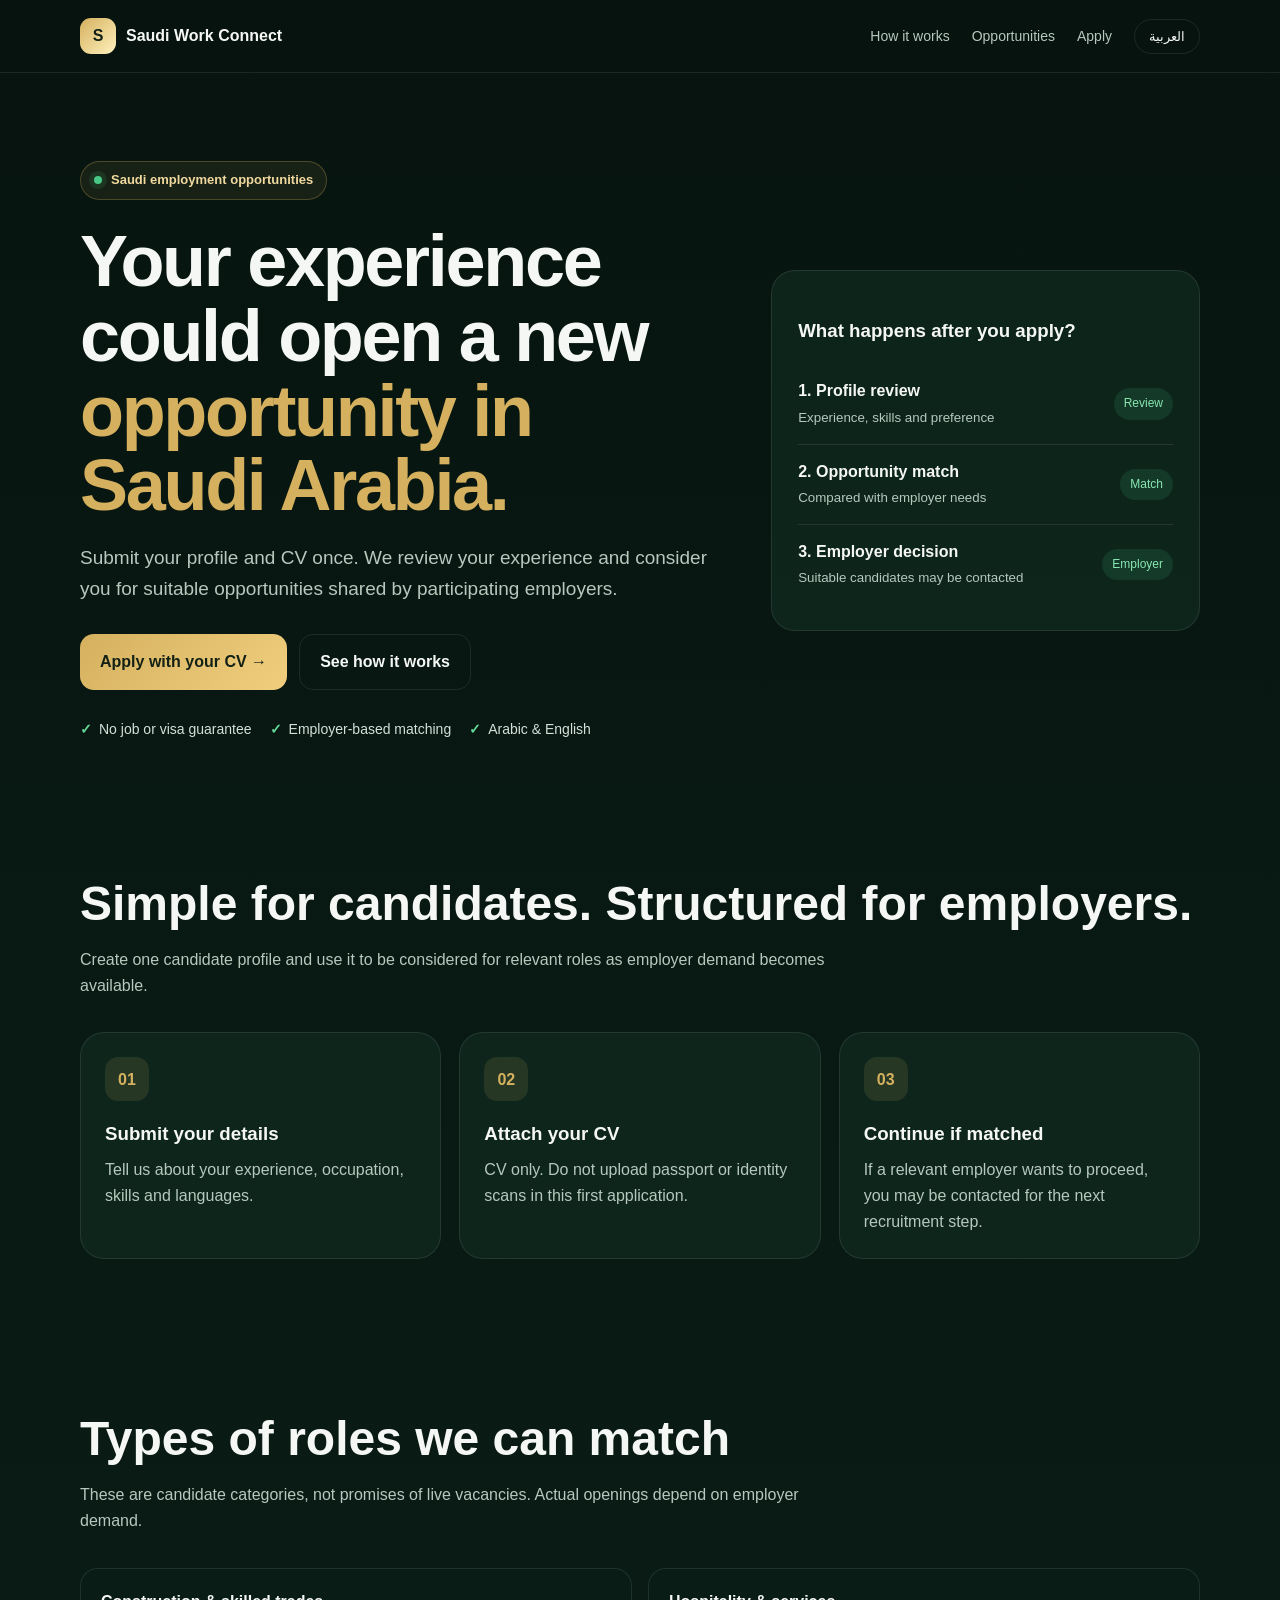
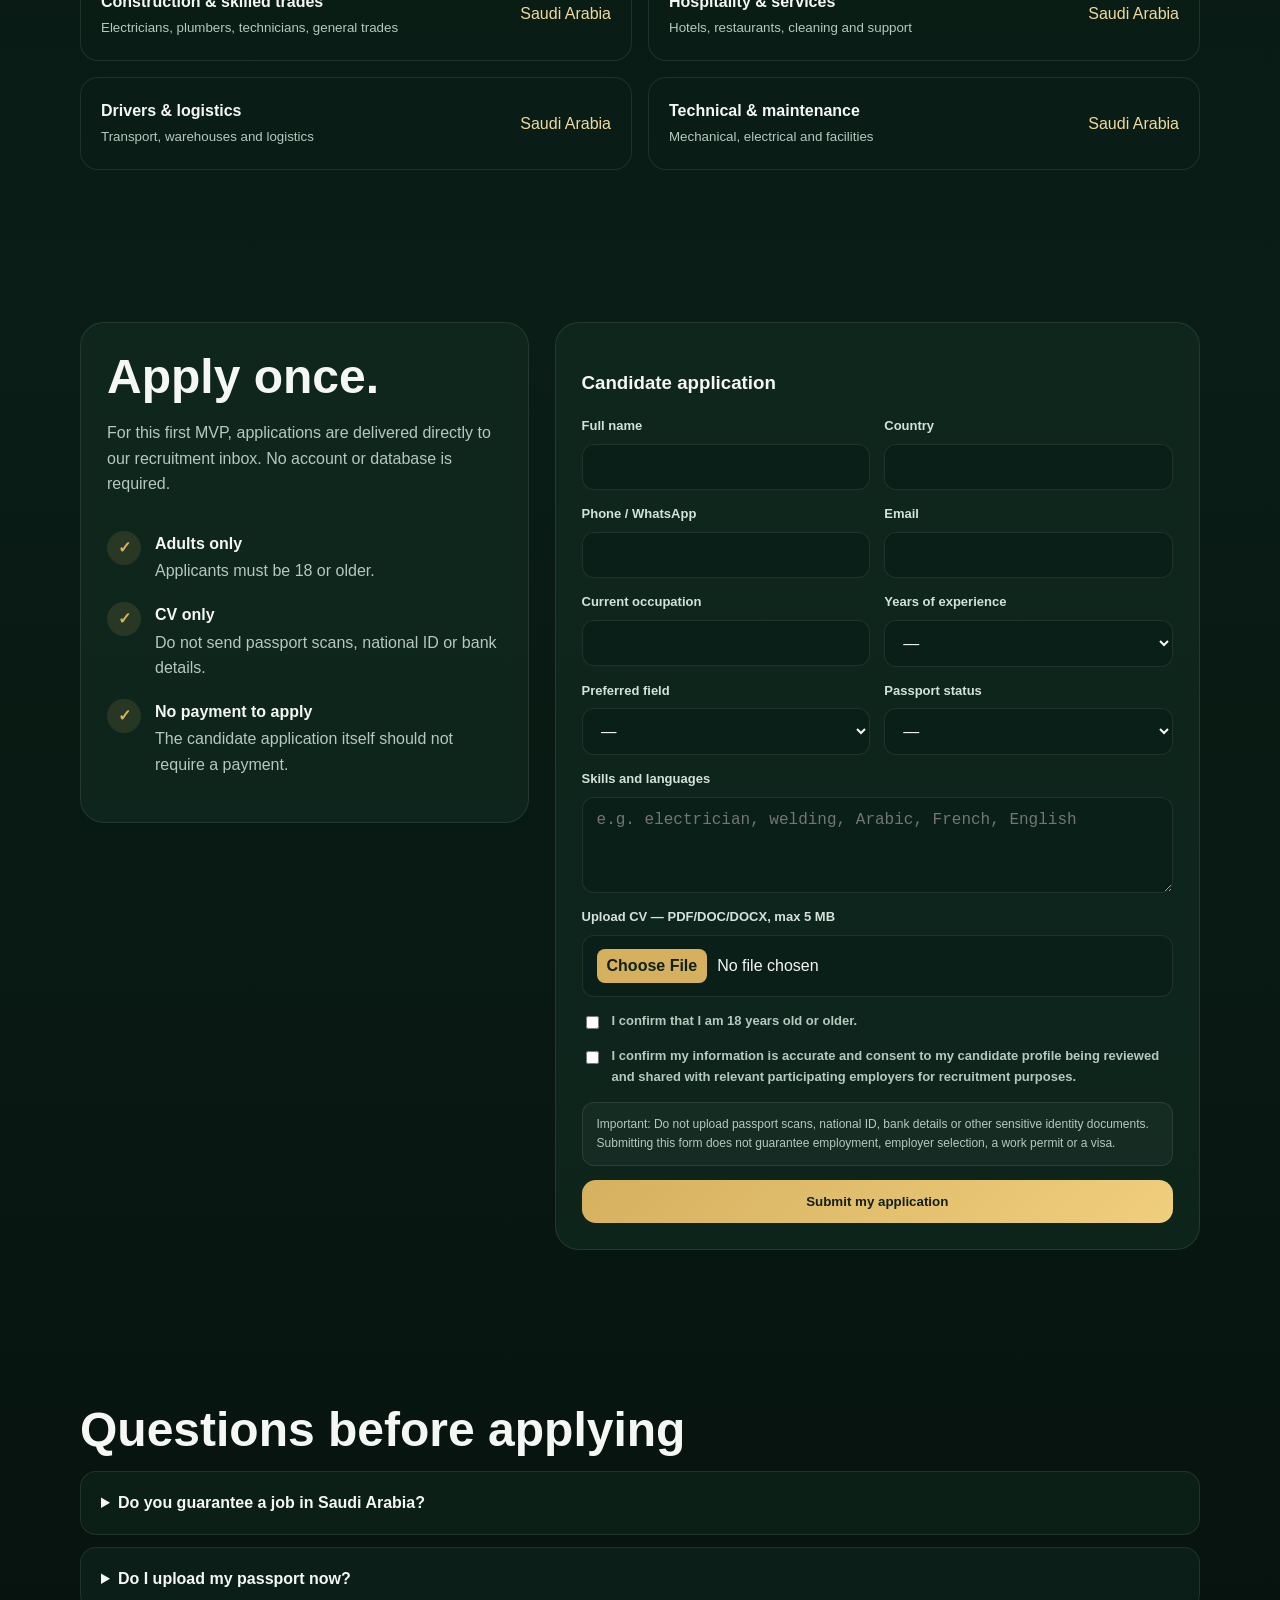
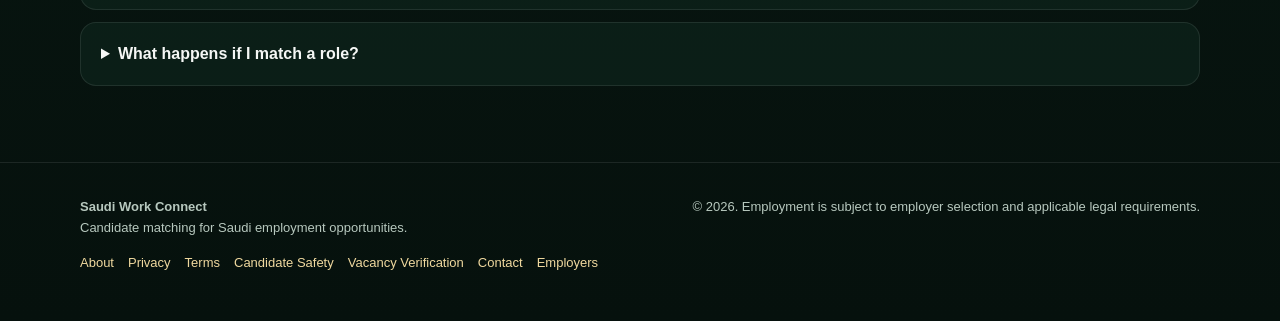
==== commit e66149d8: "Link legal and trust pages from Saudi Work Connect" ====
--- a/saudi-work/index.html
+++ b/saudi-work/index.html
@@ -7,7 +7,7 @@
   <title>Saudi Work Connect | فرص عمل في السعودية</title>
   <style>
     :root{--bg:#07140f;--card:#10291f;--text:#f5f7f5;--muted:#b7c8be;--gold:#d5b15f;--line:rgba(255,255,255,.09)}
-    *{box-sizing:border-box}html{scroll-behavior:smooth}body{margin:0;font-family:Inter,Arial,"Noto Sans Arabic",sans-serif;background:linear-gradient(180deg,var(--bg),#0a1d16 55%,#06110d);color:var(--text);line-height:1.6}a{text-decoration:none;color:inherit}.wrap{width:min(1120px,92%);margin:auto}.nav{position:sticky;top:0;z-index:20;background:rgba(7,20,15,.88);backdrop-filter:blur(14px);border-bottom:1px solid var(--line)}.navin{height:72px;display:flex;align-items:center;justify-content:space-between;gap:18px}.brand{font-weight:800;display:flex;align-items:center;gap:10px}.mark{width:36px;height:36px;border-radius:11px;background:linear-gradient(135deg,var(--gold),#fff1bd);color:#102116;display:grid;place-items:center;font-weight:900}.navlinks{display:flex;gap:22px;align-items:center;font-size:14px;color:var(--muted)}.lang{border:1px solid var(--line);background:transparent;color:var(--text);border-radius:999px;padding:9px 14px;cursor:pointer}.cta{display:inline-flex;justify-content:center;align-items:center;background:linear-gradient(135deg,var(--gold),#efce7d);color:#132015;border:0;border-radius:14px;padding:14px 20px;font-weight:800;cursor:pointer}.cta.secondary{background:transparent;color:var(--text);border:1px solid var(--line)}.hero{padding:88px 0 60px}.hero-grid{display:grid;grid-template-columns:1.2fr .8fr;gap:48px;align-items:center}.eyebrow{display:inline-flex;gap:9px;align-items:center;border:1px solid rgba(213,177,95,.28);background:rgba(213,177,95,.08);color:#f0d99f;padding:8px 13px;border-radius:999px;font-size:13px;font-weight:700}.dot{width:8px;height:8px;border-radius:50%;background:#47c886;box-shadow:0 0 0 5px rgba(71,200,134,.12)}h1{font-size:clamp(42px,6vw,72px);line-height:1.04;margin:24px 0 20px;letter-spacing:-2.3px}h1 span{color:var(--gold)}.lead{font-size:19px;color:var(--muted);max-width:700px}.actions{display:flex;gap:12px;flex-wrap:wrap;margin-top:30px}.trustline{display:flex;flex-wrap:wrap;gap:18px;margin-top:28px;color:#d4e0d8;font-size:14px}.trustline span:before{content:"✓";color:#63d997;font-weight:900;margin-inline-end:7px}.hero-card,.panel,.card{background:rgba(16,41,31,.78);border:1px solid var(--line);border-radius:24px}.hero-card{padding:26px}.mini{display:flex;justify-content:space-between;gap:14px;align-items:center;padding:14px 0;border-bottom:1px solid var(--line)}.mini:last-child{border-bottom:0}.mini small{color:var(--muted)}.badge{font-size:12px;padding:6px 10px;border-radius:999px;background:rgba(71,200,134,.13);color:#89e7b1}.section{padding:76px 0}.section h2{font-size:clamp(30px,4vw,48px);line-height:1.15;margin:0 0 14px}.sub{color:var(--muted);max-width:760px;margin-bottom:34px}.grid3{display:grid;grid-template-columns:repeat(3,1fr);gap:18px}.card{padding:24px}.icon{width:44px;height:44px;border-radius:13px;background:rgba(213,177,95,.12);display:grid;place-items:center;color:var(--gold);font-weight:900;margin-bottom:18px}.card h3{margin:0 0 8px}.card p{margin:0;color:var(--muted)}.jobs{display:grid;grid-template-columns:repeat(2,1fr);gap:16px}.job{display:flex;justify-content:space-between;gap:14px;align-items:center;border:1px solid var(--line);background:rgba(10,31,23,.76);padding:20px;border-radius:18px}.job small{color:var(--muted)}.jobtag{color:#f0d99f;white-space:nowrap}.apply{display:grid;grid-template-columns:.82fr 1.18fr;gap:26px;align-items:start}.panel{padding:26px}.step{display:flex;gap:14px;margin:18px 0}.step:before{content:"✓";flex:0 0 34px;height:34px;border-radius:50%;display:grid;place-items:center;background:rgba(213,177,95,.13);color:var(--gold);font-weight:900}.step p{margin:2px 0 0;color:var(--muted)}form{display:grid;grid-template-columns:1fr 1fr;gap:14px}.field{display:flex;flex-direction:column;gap:7px}.field.full{grid-column:1/-1}label{font-size:13px;color:#d5e1da;font-weight:700}input,select,textarea{width:100%;border:1px solid var(--line);background:#0a1f17;color:var(--text);border-radius:12px;padding:13px 14px;outline:none;font-size:16px}textarea{min-height:96px;resize:vertical}input::file-selector-button{border:0;border-radius:8px;padding:8px 10px;margin-inline-end:10px;background:#d5b15f;color:#102116;font-weight:800}.check{grid-column:1/-1;display:flex;gap:10px;font-size:13px;color:var(--muted);align-items:flex-start}.check input{width:auto;margin-top:5px}.notice{grid-column:1/-1;background:rgba(255,255,255,.035);border:1px solid var(--line);border-radius:12px;padding:12px 14px;color:var(--muted);font-size:12px}.submit{grid-column:1/-1}.faq{display:grid;gap:12px}.faq details{border:1px solid var(--line);background:rgba(16,41,31,.55);border-radius:16px;padding:18px 20px}.faq summary{cursor:pointer;font-weight:800}.faq p{color:var(--muted);margin-bottom:0}.footer{border-top:1px solid var(--line);padding:34px 0 48px;color:var(--muted);font-size:13px}.foot{display:flex;justify-content:space-between;gap:25px;flex-wrap:wrap}.arabic{font-family:"Noto Sans Arabic",Tahoma,Arial,sans-serif}body[dir="rtl"] h1{letter-spacing:0}.hidden{display:none!important}@media(max-width:820px){.navlinks a{display:none}.hero-grid,.apply{grid-template-columns:1fr}.grid3{grid-template-columns:1fr}.jobs{grid-template-columns:1fr}}@media(max-width:560px){form{grid-template-columns:1fr}.field.full,.check,.notice,.submit{grid-column:1}.navin{height:64px}.hero{padding:58px 0 34px}.section{padding:56px 0}}
+    *{box-sizing:border-box}html{scroll-behavior:smooth}body{margin:0;font-family:Inter,Arial,"Noto Sans Arabic",sans-serif;background:linear-gradient(180deg,var(--bg),#0a1d16 55%,#06110d);color:var(--text);line-height:1.6}a{text-decoration:none;color:inherit}.wrap{width:min(1120px,92%);margin:auto}.nav{position:sticky;top:0;z-index:20;background:rgba(7,20,15,.88);backdrop-filter:blur(14px);border-bottom:1px solid var(--line)}.navin{height:72px;display:flex;align-items:center;justify-content:space-between;gap:18px}.brand{font-weight:800;display:flex;align-items:center;gap:10px}.mark{width:36px;height:36px;border-radius:11px;background:linear-gradient(135deg,var(--gold),#fff1bd);color:#102116;display:grid;place-items:center;font-weight:900}.navlinks{display:flex;gap:22px;align-items:center;font-size:14px;color:var(--muted)}.lang{border:1px solid var(--line);background:transparent;color:var(--text);border-radius:999px;padding:9px 14px;cursor:pointer}.cta{display:inline-flex;justify-content:center;align-items:center;background:linear-gradient(135deg,var(--gold),#efce7d);color:#132015;border:0;border-radius:14px;padding:14px 20px;font-weight:800;cursor:pointer}.cta.secondary{background:transparent;color:var(--text);border:1px solid var(--line)}.hero{padding:88px 0 60px}.hero-grid{display:grid;grid-template-columns:1.2fr .8fr;gap:48px;align-items:center}.eyebrow{display:inline-flex;gap:9px;align-items:center;border:1px solid rgba(213,177,95,.28);background:rgba(213,177,95,.08);color:#f0d99f;padding:8px 13px;border-radius:999px;font-size:13px;font-weight:700}.dot{width:8px;height:8px;border-radius:50%;background:#47c886;box-shadow:0 0 0 5px rgba(71,200,134,.12)}h1{font-size:clamp(42px,6vw,72px);line-height:1.04;margin:24px 0 20px;letter-spacing:-2.3px}h1 span{color:var(--gold)}.lead{font-size:19px;color:var(--muted);max-width:700px}.actions{display:flex;gap:12px;flex-wrap:wrap;margin-top:30px}.trustline{display:flex;flex-wrap:wrap;gap:18px;margin-top:28px;color:#d4e0d8;font-size:14px}.trustline span:before{content:"✓";color:#63d997;font-weight:900;margin-inline-end:7px}.hero-card,.panel,.card{background:rgba(16,41,31,.78);border:1px solid var(--line);border-radius:24px}.hero-card{padding:26px}.mini{display:flex;justify-content:space-between;gap:14px;align-items:center;padding:14px 0;border-bottom:1px solid var(--line)}.mini:last-child{border-bottom:0}.mini small{color:var(--muted)}.badge{font-size:12px;padding:6px 10px;border-radius:999px;background:rgba(71,200,134,.13);color:#89e7b1}.section{padding:76px 0}.section h2{font-size:clamp(30px,4vw,48px);line-height:1.15;margin:0 0 14px}.sub{color:var(--muted);max-width:760px;margin-bottom:34px}.grid3{display:grid;grid-template-columns:repeat(3,1fr);gap:18px}.card{padding:24px}.icon{width:44px;height:44px;border-radius:13px;background:rgba(213,177,95,.12);display:grid;place-items:center;color:var(--gold);font-weight:900;margin-bottom:18px}.card h3{margin:0 0 8px}.card p{margin:0;color:var(--muted)}.jobs{display:grid;grid-template-columns:repeat(2,1fr);gap:16px}.job{display:flex;justify-content:space-between;gap:14px;align-items:center;border:1px solid var(--line);background:rgba(10,31,23,.76);padding:20px;border-radius:18px}.job small{color:var(--muted)}.jobtag{color:#f0d99f;white-space:nowrap}.apply{display:grid;grid-template-columns:.82fr 1.18fr;gap:26px;align-items:start}.panel{padding:26px}.step{display:flex;gap:14px;margin:18px 0}.step:before{content:"✓";flex:0 0 34px;height:34px;border-radius:50%;display:grid;place-items:center;background:rgba(213,177,95,.13);color:var(--gold);font-weight:900}.step p{margin:2px 0 0;color:var(--muted)}form{display:grid;grid-template-columns:1fr 1fr;gap:14px}.field{display:flex;flex-direction:column;gap:7px}.field.full{grid-column:1/-1}label{font-size:13px;color:#d5e1da;font-weight:700}input,select,textarea{width:100%;border:1px solid var(--line);background:#0a1f17;color:var(--text);border-radius:12px;padding:13px 14px;outline:none;font-size:16px}textarea{min-height:96px;resize:vertical}input::file-selector-button{border:0;border-radius:8px;padding:8px 10px;margin-inline-end:10px;background:#d5b15f;color:#102116;font-weight:800}.check{grid-column:1/-1;display:flex;gap:10px;font-size:13px;color:var(--muted);align-items:flex-start}.check input{width:auto;margin-top:5px}.notice{grid-column:1/-1;background:rgba(255,255,255,.035);border:1px solid var(--line);border-radius:12px;padding:12px 14px;color:var(--muted);font-size:12px}.submit{grid-column:1/-1}.faq{display:grid;gap:12px}.faq details{border:1px solid var(--line);background:rgba(16,41,31,.55);border-radius:16px;padding:18px 20px}.faq summary{cursor:pointer;font-weight:800}.faq p{color:var(--muted);margin-bottom:0}.footer{border-top:1px solid var(--line);padding:34px 0 48px;color:var(--muted);font-size:13px}.foot{display:flex;justify-content:space-between;gap:25px;flex-wrap:wrap}.legal-links{display:flex;gap:14px;flex-wrap:wrap;margin-top:14px}.legal-links a{color:#f0d99f}.legal-links a:hover{text-decoration:underline}.arabic{font-family:"Noto Sans Arabic",Tahoma,Arial,sans-serif}body[dir="rtl"] h1{letter-spacing:0}.hidden{display:none!important}@media(max-width:820px){.navlinks a{display:none}.hero-grid,.apply{grid-template-columns:1fr}.grid3{grid-template-columns:1fr}.jobs{grid-template-columns:1fr}}@media(max-width:560px){form{grid-template-columns:1fr}.field.full,.check,.notice,.submit{grid-column:1}.navin{height:64px}.hero{padding:58px 0 34px}.section{padding:56px 0}}
   </style>
 </head>
 <body>
@@ -40,7 +40,7 @@
 </form><div id="formMsg" class="notice hidden" style="margin-top:14px"></div></div></div></section>
 <section class="section"><div class="wrap"><h2 data-en="Questions before applying" data-ar="أسئلة قبل التقديم">Questions before applying</h2><div class="faq"><details><summary data-en="Do you guarantee a job in Saudi Arabia?" data-ar="هل تضمنون وظيفة في السعودية؟">Do you guarantee a job in Saudi Arabia?</summary><p data-en="No. Profiles may be matched with employer opportunities. Final selection belongs to the employer." data-ar="لا. قد تتم مطابقة الملفات مع فرص لدى جهات العمل، والاختيار النهائي يعود لجهة العمل.">No. Profiles may be matched with employer opportunities. Final selection belongs to the employer.</p></details><details><summary data-en="Do I upload my passport now?" data-ar="هل أرفع جواز سفري الآن؟">Do I upload my passport now?</summary><p data-en="No. Only provide passport status. Identity documents should not be sent through this first application form." data-ar="لا. قدم فقط حالة جواز السفر. لا ترسل وثائق الهوية عبر طلب الترشح الأول.">No. Only provide passport status. Identity documents should not be sent through this first application form.</p></details><details><summary data-en="What happens if I match a role?" data-ar="ماذا يحدث إذا كان ملفي مناسباً؟">What happens if I match a role?</summary><p data-en="You may be contacted to confirm availability and proceed to employer review or interview." data-ar="قد يتم التواصل معك لتأكيد توفرّك والانتقال إلى مراجعة جهة العمل أو المقابلة.">You may be contacted to confirm availability and proceed to employer review or interview.</p></details></div></div></section>
 </main>
-<footer class="footer"><div class="wrap foot"><div><strong>Saudi Work Connect</strong><br><span data-en="Candidate matching for Saudi employment opportunities." data-ar="مطابقة المرشحين مع فرص العمل في السعودية.">Candidate matching for Saudi employment opportunities.</span></div><div data-en="© 2026. Employment is subject to employer selection and applicable legal requirements." data-ar="© 2026. التوظيف خاضع لاختيار جهة العمل والمتطلبات النظامية المعمول بها.">© 2026. Employment is subject to employer selection and applicable legal requirements.</div></div></footer>
+<footer class="footer"><div class="wrap foot"><div><strong>Saudi Work Connect</strong><br><span data-en="Candidate matching for Saudi employment opportunities." data-ar="مطابقة المرشحين مع فرص العمل في السعودية.">Candidate matching for Saudi employment opportunities.</span><div class="legal-links"><a href="about.html" data-en="About" data-ar="من نحن">About</a><a href="privacy.html" data-en="Privacy" data-ar="الخصوصية">Privacy</a><a href="terms.html" data-en="Terms" data-ar="الشروط">Terms</a><a href="candidate-safety.html" data-en="Candidate Safety" data-ar="سلامة المرشحين">Candidate Safety</a><a href="vacancy-verification.html" data-en="Vacancy Verification" data-ar="التحقق من الوظائف">Vacancy Verification</a><a href="contact.html" data-en="Contact" data-ar="تواصل معنا">Contact</a><a href="employer.html" data-en="Employers" data-ar="جهات العمل">Employers</a></div></div><div data-en="© 2026. Employment is subject to employer selection and applicable legal requirements." data-ar="© 2026. التوظيف خاضع لاختيار جهة العمل والمتطلبات النظامية المعمول بها.">© 2026. Employment is subject to employer selection and applicable legal requirements.</div></div></footer>
 <script>
 const btn=document.getElementById('langBtn');let lang='en';
 function switchLang(){lang=lang==='en'?'ar':'en';const ar=lang==='ar';document.documentElement.lang=lang;document.documentElement.dir=ar?'rtl':'ltr';document.body.dir=ar?'rtl':'ltr';document.body.classList.toggle('arabic',ar);document.querySelectorAll('[data-en][data-ar]').forEach(el=>{el.innerHTML=el.getAttribute('data-'+lang)});btn.textContent=ar?'English':'العربية'}
